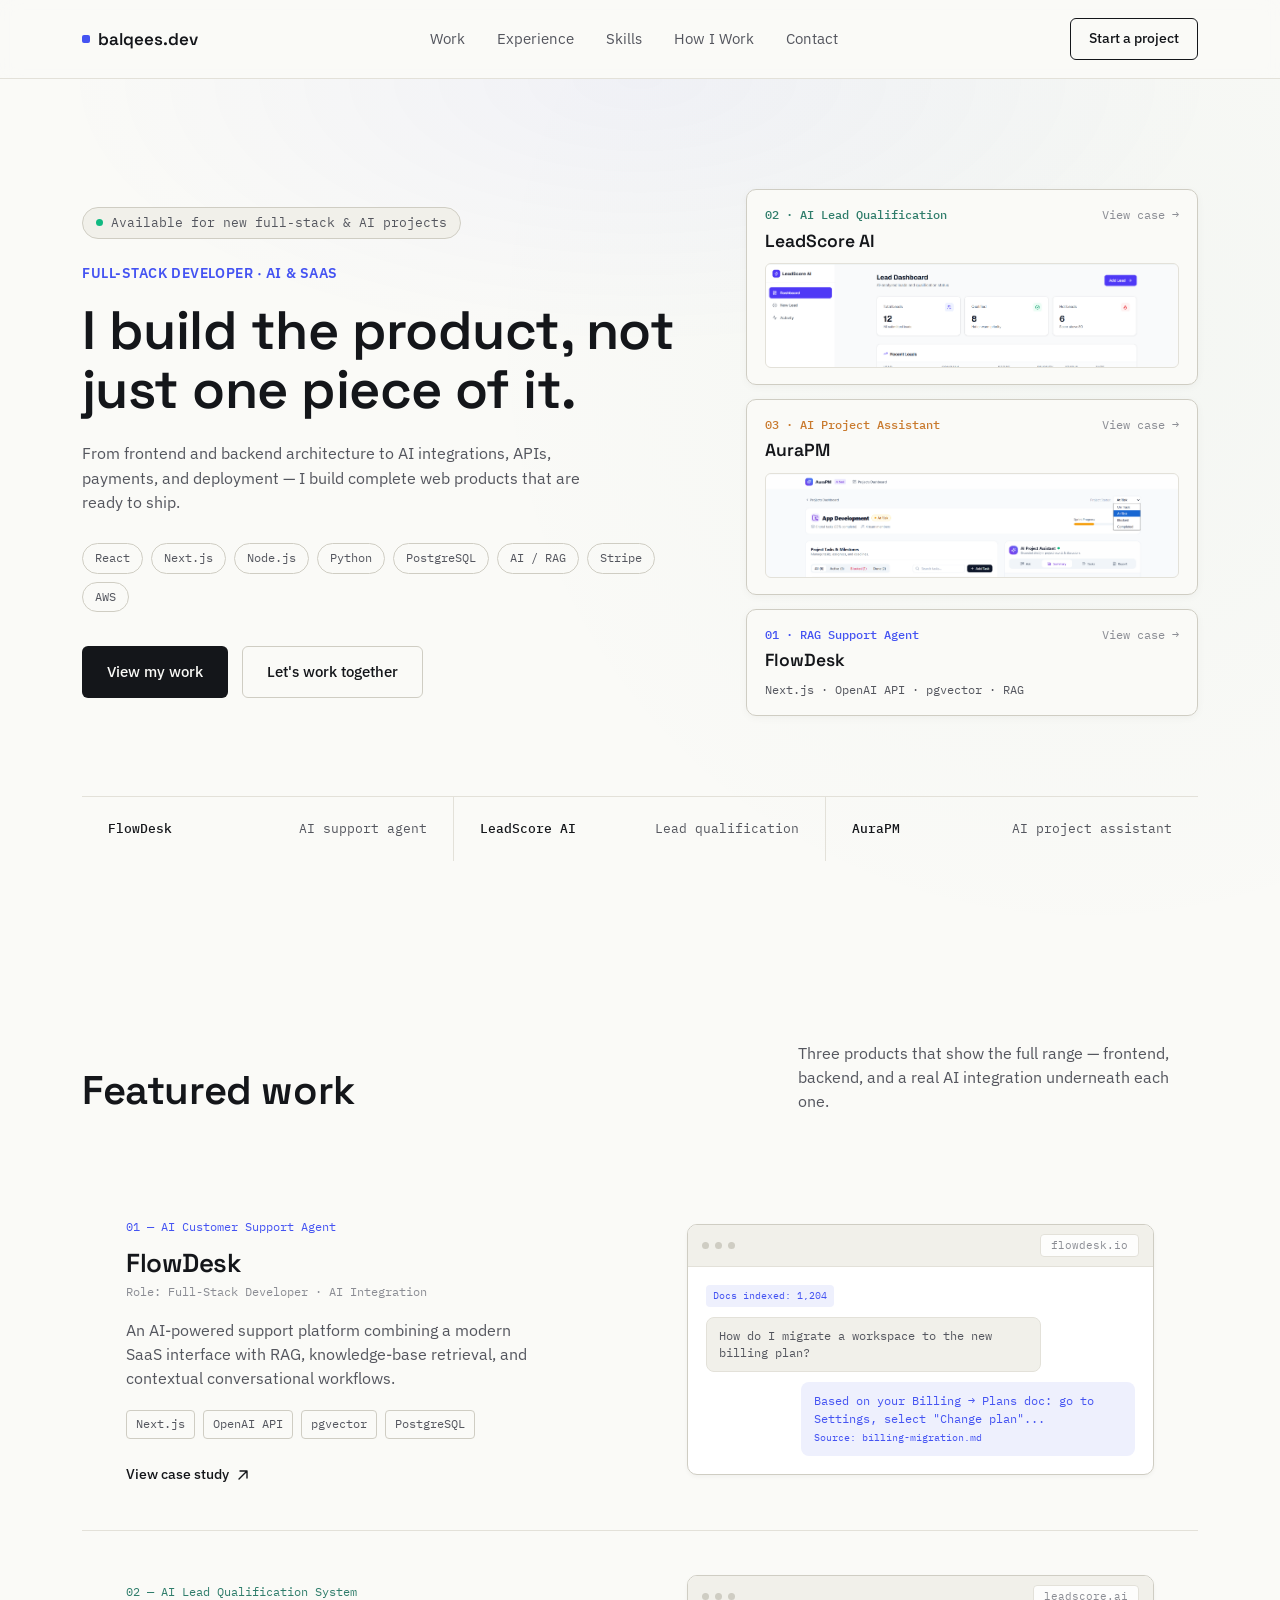
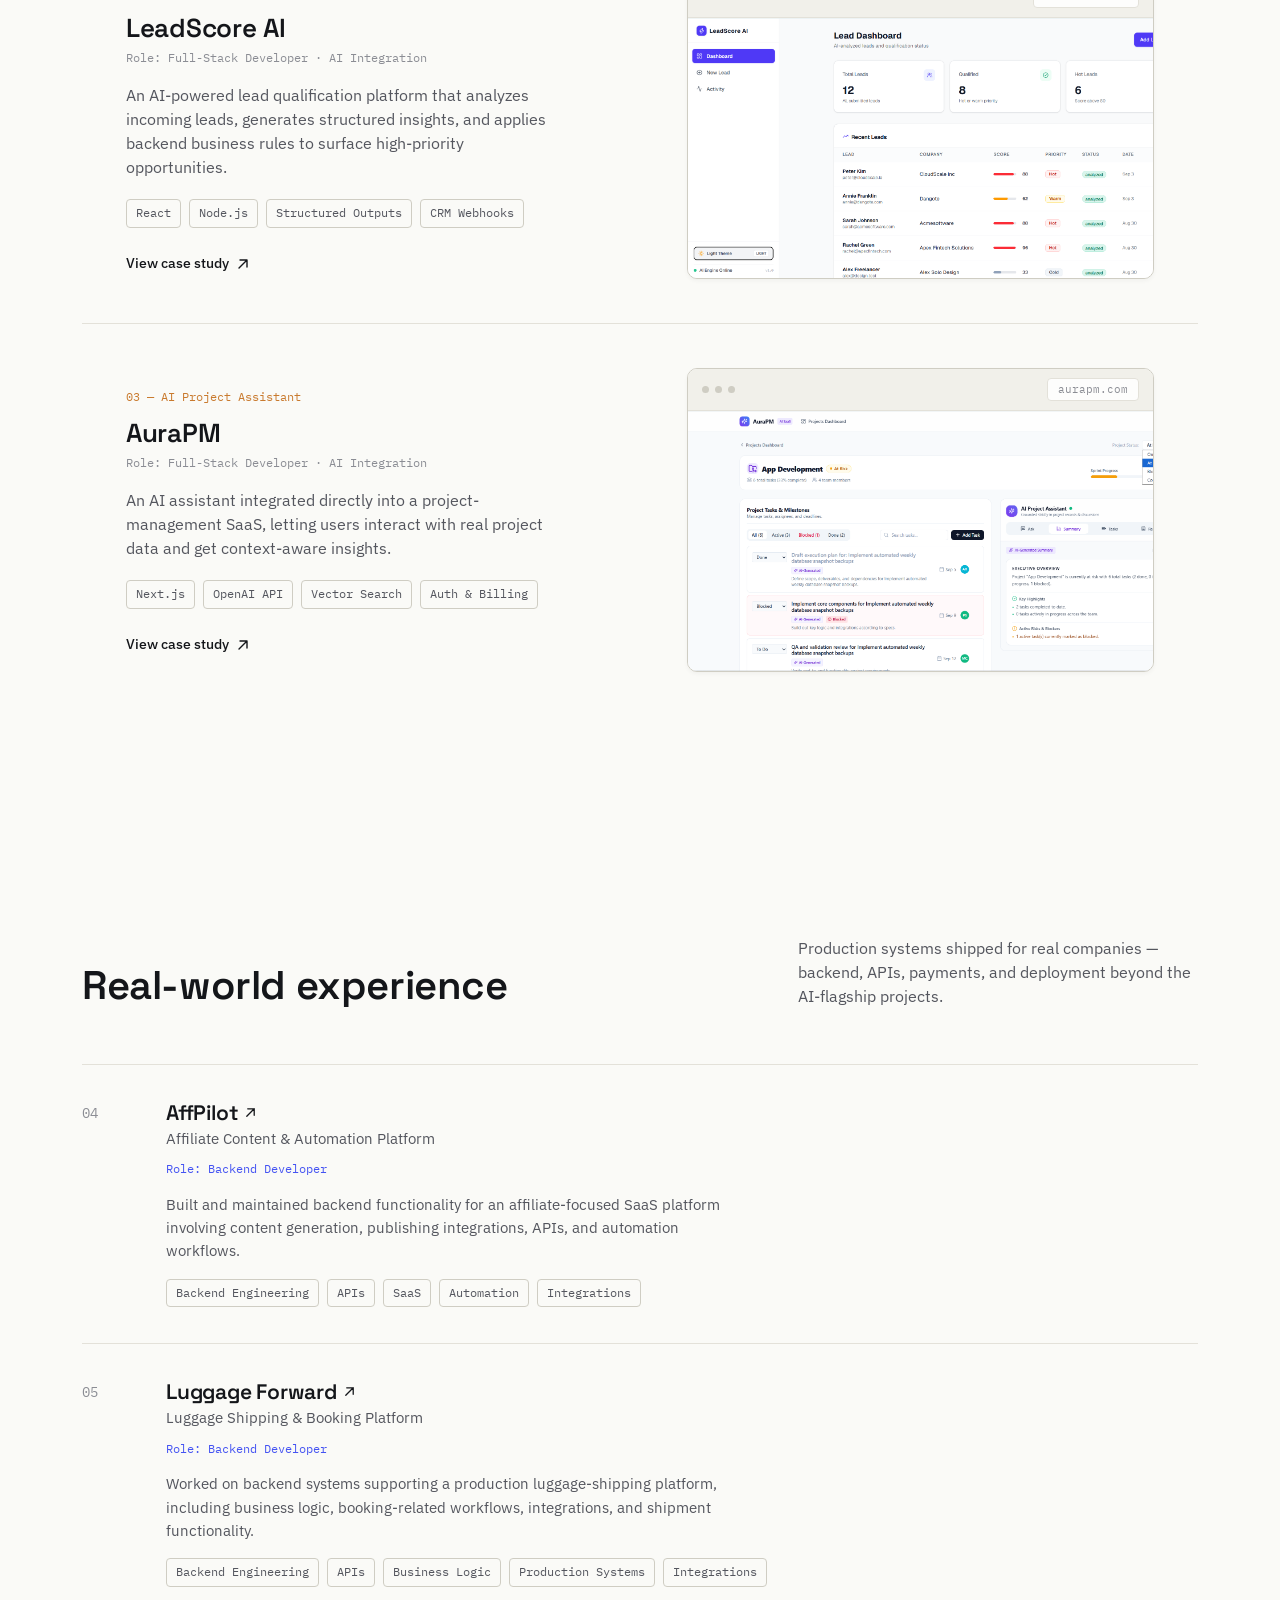
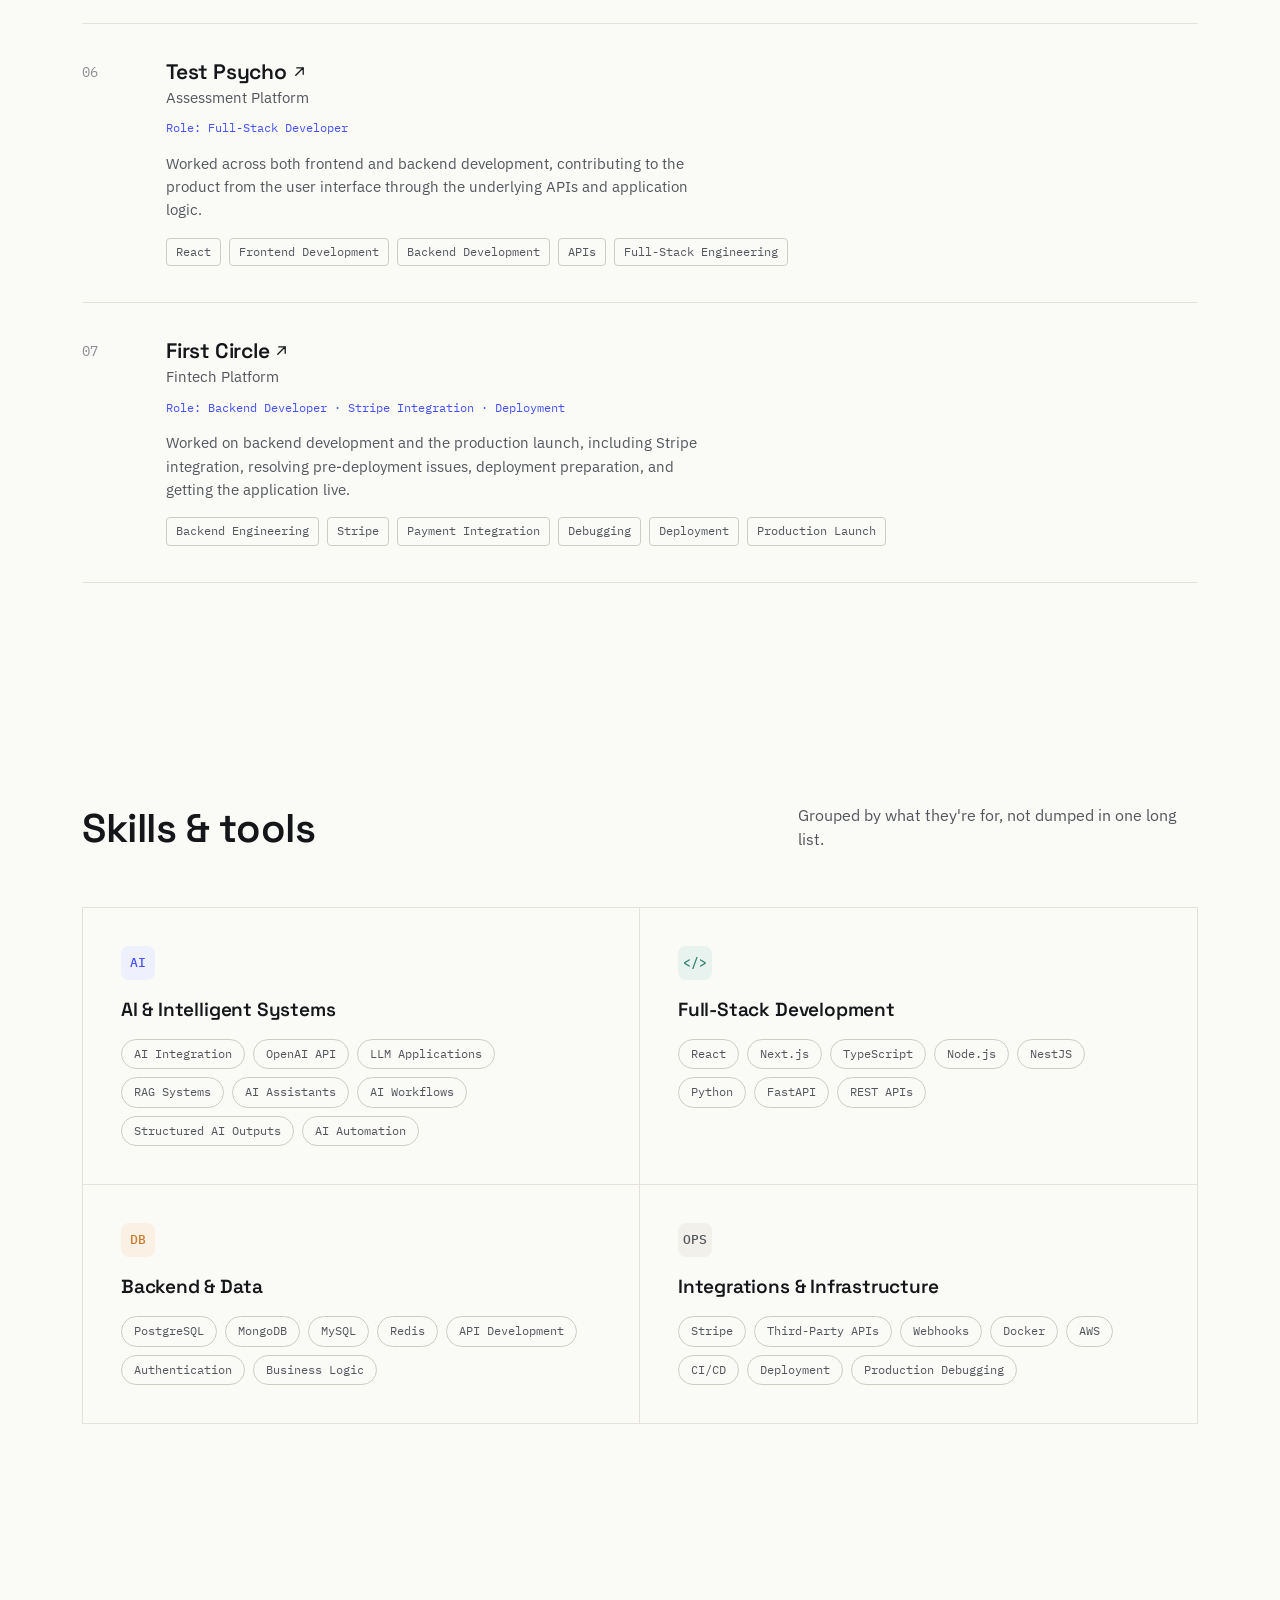
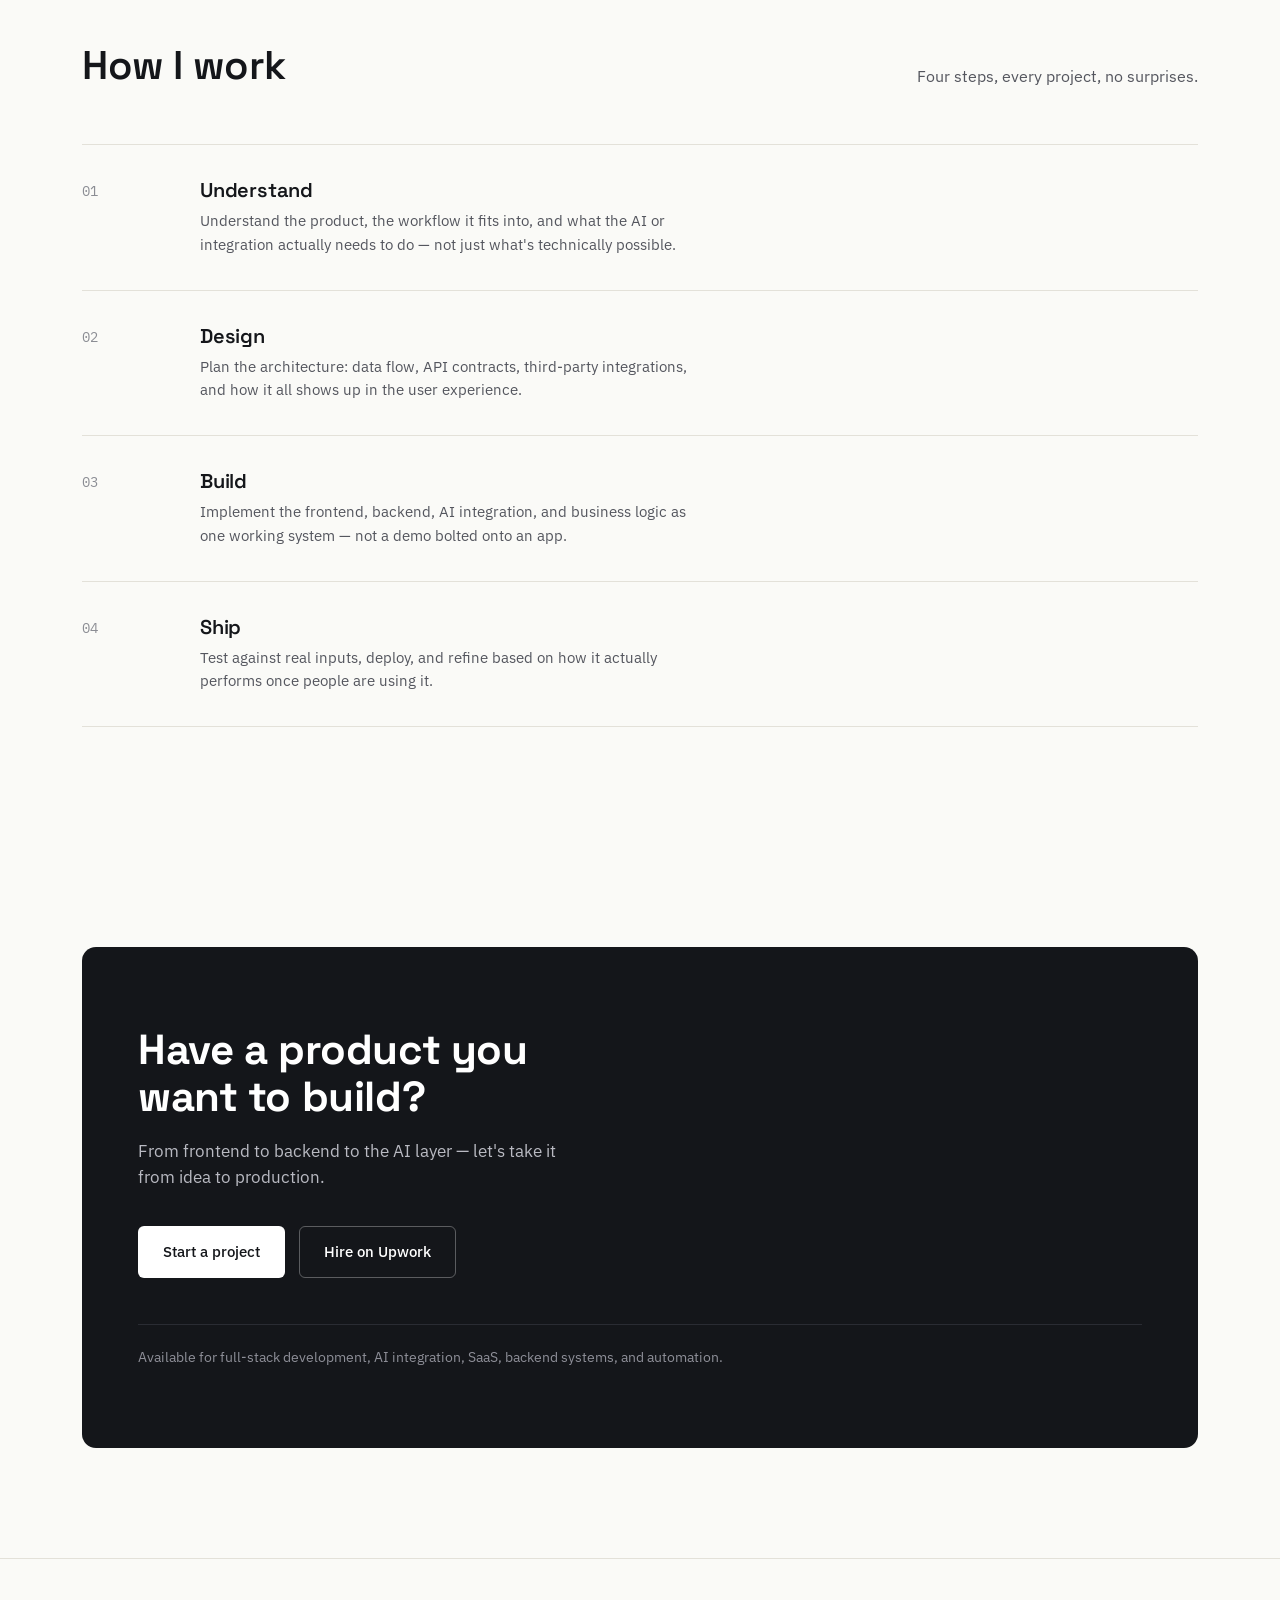
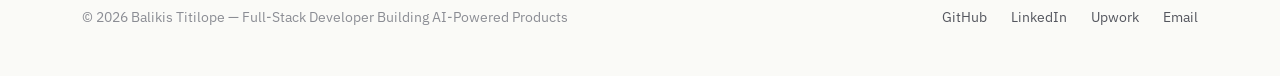
==== index.html @ d2c5a871 "separate CSS from HTML" ====
<!doctype html>
<html lang="en">
  <head>
    <meta charset="UTF-8" />
    <meta name="viewport" content="width=device-width, initial-scale=1.0" />
    <title>Full-Stack Developer Building AI-Powered Products</title>
    <link rel="preconnect" href="https://fonts.googleapis.com" />
    <link rel="preconnect" href="https://fonts.gstatic.com" crossorigin />
    <link
      href="https://fonts.googleapis.com/css2?family=Space+Grotesk:wght@500;600;700&family=IBM+Plex+Sans:wght@400;500;600&family=IBM+Plex+Mono:wght@400;500&display=swap"
      rel="stylesheet"
    />
    <link rel="stylesheet" href="styles.css" />
  </head>
  <body>
    <header class="site">
      <div class="wrap">
        <nav>
          <a href="#top" class="logo"><span class="dot"></span>balqees.dev</a>
          <div class="nav-links">
            <a href="#work">Work</a>
            <a href="#experience">Experience</a>
            <a href="#skills">Skills</a>
            <a href="#process">How I Work</a>
            <a href="#contact">Contact</a>
          </div>
          <a href="#contact" class="nav-cta">Start a project</a>
          <button class="menu-btn" id="menuBtn" aria-label="Toggle menu">
            <span></span><span></span><span></span>
          </button>
        </nav>
        <div class="mobile-menu" id="mobileMenu">
          <a href="#work">Work</a>
          <a href="#experience">Experience</a>
          <a href="#skills">Skills</a>
          <a href="#process">How I Work</a>
          <a href="#contact">Contact</a>
        </div>
      </div>
    </header>

    <main id="top">
      <!-- HERO -->
      <section class="hero">
        <div class="wrap">
          <div class="hero-grid">
            <div class="hero-left">
              <div class="availability-badge">
                <span class="pulse-dot"></span> Available for new full-stack
                &amp; AI projects
              </div>
              <p class="role">FULL-STACK DEVELOPER · AI &amp; SAAS</p>
              <h1>I build the product, not just one piece of it.</h1>
              <p class="sub">
                From frontend and backend architecture to AI integrations, APIs,
                payments, and deployment — I build complete web products that
                are ready to ship.
              </p>
              <div class="stack-tags">
                <span>React</span><span>Next.js</span><span>Node.js</span
                ><span>Python</span><span>PostgreSQL</span><span>AI / RAG</span
                ><span>Stripe</span><span>AWS</span>
              </div>
              <div class="hero-ctas">
                <a href="#work" class="btn btn-primary">View my work</a>
                <a href="#contact" class="btn btn-ghost">Let's work together</a>
              </div>
            </div>

            <div class="hero-right">
              <div class="hero-showcase">
                <a href="#leadscore" class="hero-card-preview leadscore">
                  <div class="hcard-top">
                    <span class="hcard-tag">02 · AI Lead Qualification</span>
                    <span class="hcard-link">View case →</span>
                  </div>
                  <div class="hcard-title">LeadScore AI</div>
                  <div class="hcard-mock">
                    <img
                      src="assets/AI leadscore .png"
                      alt="LeadScore AI Preview"
                    />
                  </div>
                </a>

                <a href="#aurapm" class="hero-card-preview aurapm">
                  <div class="hcard-top">
                    <span class="hcard-tag">03 · AI Project Assistant</span>
                    <span class="hcard-link">View case →</span>
                  </div>
                  <div class="hcard-title">AuraPM</div>
                  <div class="hcard-mock">
                    <img src="assets/AuraPM a.png" alt="AuraPM Preview" />
                  </div>
                </a>

                <a href="#flowdesk" class="hero-card-preview flowdesk">
                  <div class="hcard-top">
                    <span class="hcard-tag">01 · RAG Support Agent</span>
                    <span class="hcard-link">View case →</span>
                  </div>
                  <div class="hcard-title">FlowDesk</div>
                  <p class="hcard-sub">Next.js · OpenAI API · pgvector · RAG</p>
                </a>
              </div>
            </div>
          </div>
        </div>

        <div class="wrap">
          <div class="strip">
            <a href="#flowdesk"
              ><span class="name">FlowDesk</span
              ><span>AI support agent</span></a
            >
            <a href="#leadscore"
              ><span class="name">LeadScore AI</span
              ><span>Lead qualification</span></a
            >
            <a href="#aurapm"
              ><span class="name">AuraPM</span
              ><span>AI project assistant</span></a
            >
          </div>
        </div>
      </section>

      <!-- FEATURED WORK -->
      <section id="work">
        <div class="wrap">
          <div class="section-head">
            <h2>Featured work</h2>
            <p>
              Three products that show the full range — frontend, backend, and a
              real AI integration underneath each one.
            </p>
          </div>
        </div>

        <div class="wrap">
          <div class="work-list">
            <div
              class="work-card flowdesk"
              id="flowdesk"
              data-project="flowdesk"
              tabindex="0"
              role="button"
              aria-label="Open FlowDesk case study"
            >
              <div class="work-info">
                <span class="tag">01 — AI Customer Support Agent</span>
                <h3>FlowDesk</h3>
                <p class="role-mini">
                  Role: Full-Stack Developer · AI Integration
                </p>
                <p class="desc">
                  An AI-powered support platform combining a modern SaaS
                  interface with RAG, knowledge-base retrieval, and contextual
                  conversational workflows.
                </p>
                <div class="tech">
                  <span>Next.js</span><span>OpenAI API</span
                  ><span>pgvector</span><span>PostgreSQL</span>
                </div>
                <span class="case-link"
                  >View case study
                  <svg width="14" height="14" viewBox="0 0 14 14" fill="none">
                    <path
                      d="M3 11L11 3M11 3H4M11 3V10"
                      stroke="currentColor"
                      stroke-width="1.4"
                      stroke-linecap="round"
                      stroke-linejoin="round"
                    />
                  </svg>
                </span>
              </div>
              <div class="mock">
                <div class="mock-bar">
                  <div class="mock-dots"><i></i><i></i><i></i></div>
                  <span class="mock-url">flowdesk.io</span>
                </div>
                <div class="mock-body">
                  <div class="mock-row">
                    <span class="mock-chip">Docs indexed: 1,204</span>
                  </div>
                  <div class="mock-bubble">
                    How do I migrate a workspace to the new billing plan?
                  </div>
                  <div class="mock-bubble accent">
                    Based on your Billing → Plans doc: go to Settings, select
                    "Change plan"... <br /><small
                      >Source: billing-migration.md</small
                    >
                  </div>
                </div>
              </div>
            </div>

            <div
              class="work-card leadscore"
              id="leadscore"
              data-project="leadscore"
              tabindex="0"
              role="button"
              aria-label="Open LeadScore AI case study"
            >
              <div class="work-info">
                <span class="tag">02 — AI Lead Qualification System</span>
                <h3>LeadScore AI</h3>
                <p class="role-mini">
                  Role: Full-Stack Developer · AI Integration
                </p>
                <p class="desc">
                  An AI-powered lead qualification platform that analyzes
                  incoming leads, generates structured insights, and applies
                  backend business rules to surface high-priority opportunities.
                </p>
                <div class="tech">
                  <span>React</span><span>Node.js</span
                  ><span>Structured Outputs</span><span>CRM Webhooks</span>
                </div>
                <span class="case-link"
                  >View case study
                  <svg width="14" height="14" viewBox="0 0 14 14" fill="none">
                    <path
                      d="M3 11L11 3M11 3H4M11 3V10"
                      stroke="currentColor"
                      stroke-width="1.4"
                      stroke-linecap="round"
                      stroke-linejoin="round"
                    />
                  </svg>
                </span>
              </div>
              <div class="mock">
                <div class="mock-bar">
                  <div class="mock-dots"><i></i><i></i><i></i></div>
                  <span class="mock-url">leadscore.ai</span>
                </div>
                <img
                  src="assets/AI leadscore .png"
                  alt="LeadScore AI Dashboard Screenshot"
                />
              </div>
            </div>

            <div
              class="work-card aurapm"
              id="aurapm"
              data-project="aurapm"
              tabindex="0"
              role="button"
              aria-label="Open AuraPM case study"
            >
              <div class="work-info">
                <span class="tag">03 — AI Project Assistant</span>
                <h3>AuraPM</h3>
                <p class="role-mini">
                  Role: Full-Stack Developer · AI Integration
                </p>
                <p class="desc">
                  An AI assistant integrated directly into a project-management
                  SaaS, letting users interact with real project data and get
                  context-aware insights.
                </p>
                <div class="tech">
                  <span>Next.js</span><span>OpenAI API</span
                  ><span>Vector Search</span><span>Auth &amp; Billing</span>
                </div>
                <span class="case-link"
                  >View case study
                  <svg width="14" height="14" viewBox="0 0 14 14" fill="none">
                    <path
                      d="M3 11L11 3M11 3H4M11 3V10"
                      stroke="currentColor"
                      stroke-width="1.4"
                      stroke-linecap="round"
                      stroke-linejoin="round"
                    />
                  </svg>
                </span>
              </div>
              <div class="mock">
                <div class="mock-bar">
                  <div class="mock-dots"><i></i><i></i><i></i></div>
                  <span class="mock-url">aurapm.com</span>
                </div>
                <img
                  src="assets/AuraPM a.png"
                  alt="AuraPM AI Assistant Screenshot"
                />
              </div>
            </div>
          </div>
        </div>
      </section>

      <!-- REAL-WORLD EXPERIENCE -->
      <section id="experience">
        <div class="wrap">
          <div class="section-head">
            <h2>Real-world experience</h2>
            <p>
              Production systems shipped for real companies — backend, APIs,
              payments, and deployment beyond the AI-flagship projects.
            </p>
          </div>

          <div class="exp-list">
            <div class="exp-item">
              <span class="exp-num">04</span>
              <div class="exp-content">
                <h3>
                  <a
                    href="https://affpilot.com"
                    target="_blank"
                    rel="noopener noreferrer"
                    class="exp-title-link"
                    >AffPilot
                    <svg width="13" height="13" viewBox="0 0 14 14" fill="none">
                      <path
                        d="M3 11L11 3M11 3H4M11 3V10"
                        stroke="currentColor"
                        stroke-width="1.4"
                        stroke-linecap="round"
                        stroke-linejoin="round"
                      /></svg
                  ></a>
                </h3>
                <p class="exp-sub">
                  Affiliate Content &amp; Automation Platform
                </p>
                <p class="exp-role">Role: Backend Developer</p>
                <p class="exp-desc">
                  Built and maintained backend functionality for an
                  affiliate-focused SaaS platform involving content generation,
                  publishing integrations, APIs, and automation workflows.
                </p>
                <div class="exp-tags">
                  <span>Backend Engineering</span><span>APIs</span
                  ><span>SaaS</span><span>Automation</span
                  ><span>Integrations</span>
                </div>
              </div>
            </div>

            <div class="exp-item">
              <span class="exp-num">05</span>
              <div class="exp-content">
                <h3>
                  <a
                    href="https://luggageforward.com"
                    target="_blank"
                    rel="noopener noreferrer"
                    class="exp-title-link"
                    >Luggage Forward
                    <svg width="13" height="13" viewBox="0 0 14 14" fill="none">
                      <path
                        d="M3 11L11 3M11 3H4M11 3V10"
                        stroke="currentColor"
                        stroke-width="1.4"
                        stroke-linecap="round"
                        stroke-linejoin="round"
                      /></svg
                  ></a>
                </h3>
                <p class="exp-sub">Luggage Shipping &amp; Booking Platform</p>
                <p class="exp-role">Role: Backend Developer</p>
                <p class="exp-desc">
                  Worked on backend systems supporting a production
                  luggage-shipping platform, including business logic,
                  booking-related workflows, integrations, and shipment
                  functionality.
                </p>
                <div class="exp-tags">
                  <span>Backend Engineering</span><span>APIs</span
                  ><span>Business Logic</span><span>Production Systems</span
                  ><span>Integrations</span>
                </div>
              </div>
            </div>

            <div class="exp-item">
              <span class="exp-num">06</span>
              <div class="exp-content">
                <h3>
                  <a
                    href="https://test-psycho.com"
                    target="_blank"
                    rel="noopener noreferrer"
                    class="exp-title-link"
                    >Test Psycho
                    <svg width="13" height="13" viewBox="0 0 14 14" fill="none">
                      <path
                        d="M3 11L11 3M11 3H4M11 3V10"
                        stroke="currentColor"
                        stroke-width="1.4"
                        stroke-linecap="round"
                        stroke-linejoin="round"
                      /></svg
                  ></a>
                </h3>
                <p class="exp-sub">Assessment Platform</p>
                <p class="exp-role">Role: Full-Stack Developer</p>
                <p class="exp-desc">
                  Worked across both frontend and backend development,
                  contributing to the product from the user interface through
                  the underlying APIs and application logic.
                </p>
                <div class="exp-tags">
                  <span>React</span><span>Frontend Development</span
                  ><span>Backend Development</span><span>APIs</span
                  ><span>Full-Stack Engineering</span>
                </div>
              </div>
            </div>

            <div class="exp-item">
              <span class="exp-num">07</span>
              <div class="exp-content">
                <h3>
                  <a
                    href="https://firstcirclefund.com/"
                    target="_blank"
                    rel="noopener noreferrer"
                    class="exp-title-link"
                    >First Circle
                    <svg width="13" height="13" viewBox="0 0 14 14" fill="none">
                      <path
                        d="M3 11L11 3M11 3H4M11 3V10"
                        stroke="currentColor"
                        stroke-width="1.4"
                        stroke-linecap="round"
                        stroke-linejoin="round"
                      /></svg
                  ></a>
                </h3>
                <p class="exp-sub">Fintech Platform</p>
                <p class="exp-role">
                  Role: Backend Developer · Stripe Integration · Deployment
                </p>
                <p class="exp-desc">
                  Worked on backend development and the production launch,
                  including Stripe integration, resolving pre-deployment issues,
                  deployment preparation, and getting the application live.
                </p>
                <div class="exp-tags">
                  <span>Backend Engineering</span><span>Stripe</span
                  ><span>Payment Integration</span><span>Debugging</span
                  ><span>Deployment</span><span>Production Launch</span>
                </div>
              </div>
            </div>
          </div>
        </div>
      </section>

      <!-- SKILLS -->
      <section id="skills">
        <div class="wrap">
          <div class="section-head">
            <h2>Skills &amp; tools</h2>
            <p>Grouped by what they're for, not dumped in one long list.</p>
          </div>
          <div class="capability-grid">
            <div class="capability">
              <div class="mark">AI</div>
              <h3>AI &amp; Intelligent Systems</h3>
              <div class="tag-pills">
                <span>AI Integration</span><span>OpenAI API</span
                ><span>LLM Applications</span> <span>RAG Systems</span
                ><span>AI Assistants</span><span>AI Workflows</span>
                <span>Structured AI Outputs</span><span>AI Automation</span>
              </div>
            </div>
            <div class="capability">
              <div class="mark">&lt;/&gt;</div>
              <h3>Full-Stack Development</h3>
              <div class="tag-pills">
                <span>React</span><span>Next.js</span><span>TypeScript</span
                ><span>Node.js</span> <span>NestJS</span><span>Python</span
                ><span>FastAPI</span><span>REST APIs</span>
              </div>
            </div>
            <div class="capability">
              <div class="mark">DB</div>
              <h3>Backend &amp; Data</h3>
              <div class="tag-pills">
                <span>PostgreSQL</span><span>MongoDB</span><span>MySQL</span
                ><span>Redis</span> <span>API Development</span
                ><span>Authentication</span><span>Business Logic</span>
              </div>
            </div>
            <div class="capability">
              <div class="mark">OPS</div>
              <h3>Integrations &amp; Infrastructure</h3>
              <div class="tag-pills">
                <span>Stripe</span><span>Third-Party APIs</span
                ><span>Webhooks</span><span>Docker</span> <span>AWS</span
                ><span>CI/CD</span><span>Deployment</span
                ><span>Production Debugging</span>
              </div>
            </div>
          </div>
        </div>
      </section>

      <!-- HOW I WORK -->
      <section id="process">
        <div class="wrap">
          <div class="section-head">
            <h2>How I work</h2>
            <p>Four steps, every project, no surprises.</p>
          </div>
          <div class="process">
            <div class="step">
              <div class="num">01</div>
              <div>
                <h3>Understand</h3>
                <p>
                  Understand the product, the workflow it fits into, and what
                  the AI or integration actually needs to do — not just what's
                  technically possible.
                </p>
              </div>
            </div>
            <div class="step">
              <div class="num">02</div>
              <div>
                <h3>Design</h3>
                <p>
                  Plan the architecture: data flow, API contracts, third-party
                  integrations, and how it all shows up in the user experience.
                </p>
              </div>
            </div>
            <div class="step">
              <div class="num">03</div>
              <div>
                <h3>Build</h3>
                <p>
                  Implement the frontend, backend, AI integration, and business
                  logic as one working system — not a demo bolted onto an app.
                </p>
              </div>
            </div>
            <div class="step">
              <div class="num">04</div>
              <div>
                <h3>Ship</h3>
                <p>
                  Test against real inputs, deploy, and refine based on how it
                  actually performs once people are using it.
                </p>
              </div>
            </div>
          </div>
        </div>
      </section>

      <!-- CTA -->
      <section id="contact">
        <div class="wrap">
          <div class="cta-section">
            <h2>Have a product you want to build?</h2>
            <p class="lead">
              From frontend to backend to the AI layer — let's take it from idea
              to production.
            </p>
            <div style="display: flex; gap: 14px; flex-wrap: wrap">
              <a href="mailto:balqees.dev@gmail.com" class="btn btn-primary"
                >Start a project</a
              >
              <a
                href="https://www.upwork.com/freelancers/~010ff731b93dbc647c?mp_source=share"
                target="_blank"
                rel="noopener noreferrer"
                class="btn btn-ghost"
                style="color: #fff; border-color: rgba(255, 255, 255, 0.3)"
                >Hire on Upwork</a
              >
            </div>
            <div class="cta-avail">
              Available for full-stack development, AI integration, SaaS,
              backend systems, and automation.
            </div>
          </div>
        </div>
      </section>
    </main>

    <footer>
      <div class="wrap">
        <p>
          © 2026 Balikis Titilope — Full-Stack Developer Building AI-Powered
          Products
        </p>
        <div class="flinks">
          <a
            href="https://github.com/balikis-titilope"
            target="_blank"
            rel="noopener noreferrer"
            >GitHub</a
          >
          <a
            href="https://www.linkedin.com/in/balikis-titilope"
            target="_blank"
            rel="noopener noreferrer"
            >LinkedIn</a
          >
          <a
            href="https://www.upwork.com/freelancers/~010ff731b93dbc647c?mp_source=share"
            target="_blank"
            rel="noopener noreferrer"
            >Upwork</a
          >
          <a href="mailto:balqees.dev@gmail.com">Email</a>
        </div>
      </div>
    </footer>

    <!-- MODAL -->
    <div class="modal-overlay" id="modalOverlay">
      <div class="modal">
        <button class="modal-close" id="modalClose" aria-label="Close">
          ✕
        </button>
        <span class="tag" id="mTag"></span>
        <h2 id="mTitle"></h2>
        <p class="role-line" id="mRole"></p>

        <div class="modal-block" id="mImageBlock" style="display: none">
          <div class="mock" style="margin-bottom: 20px">
            <div class="mock-bar">
              <div class="mock-dots"><i></i><i></i><i></i></div>
            </div>
            <img id="mImage" src="" alt="Project screenshot" />
          </div>
        </div>

        <div class="modal-block">
          <h4>The problem</h4>
          <p id="mProblem"></p>
        </div>
        <div class="modal-block">
          <h4>The solution</h4>
          <p id="mSolution"></p>
        </div>
        <div class="modal-block">
          <h4>Highlights</h4>
          <ul class="highlights" id="mHighlights"></ul>
        </div>
        <div class="modal-block">
          <h4>Stack</h4>
          <div class="tech" id="mTech"></div>
        </div>
      </div>
    </div>

    <script>
      // mobile menu
      const menuBtn = document.getElementById("menuBtn");
      const mobileMenu = document.getElementById("mobileMenu");
      menuBtn.addEventListener("click", () =>
        mobileMenu.classList.toggle("open"),
      );
      mobileMenu
        .querySelectorAll("a")
        .forEach((a) =>
          a.addEventListener("click", () =>
            mobileMenu.classList.remove("open"),
          ),
        );

      // project data — Featured Work case studies only (Real-World Experience has no modal)
      const projects = {
        flowdesk: {
          tag: "01 · AI Customer Support Agent · flowdesk.io",
          title: "FlowDesk",
          role: "Role: Full-Stack Developer · AI Integration",
          problem:
            "FlowDesk's support team was buried in repetitive tier-1 tickets, and answers to common questions were scattered across docs, Notion pages, and old Slack threads — so response times were slow and inconsistent.",
          solution:
            "Built a RAG pipeline that indexes the product's documentation into a vector store, retrieves the most relevant passages per question, and generates grounded answers with inline source citations. Low-confidence responses are automatically escalated to a human agent instead of guessing.",
          highlights: [
            "AI/RAG integration",
            "Knowledge-base retrieval",
            "Conversational AI",
            "Backend APIs",
            "Database persistence",
            "SaaS dashboard",
          ],
          tech: [
            "Next.js",
            "Node.js",
            "OpenAI API",
            "pgvector",
            "PostgreSQL",
            "Tailwind CSS",
          ],
        },
        leadscore: {
          tag: "02 · AI Lead Qualification System · leadscore.ai",
          title: "LeadScore AI",
          role: "Role: Full-Stack Developer · AI Integration",
          image: "assets/AI leadscore .png",
          problem:
            "Inbound leads were triaged manually — reps skimmed form submissions and chat transcripts to guess at fit and urgency, so hot leads sat in a queue behind cold ones and response time suffered.",
          solution:
            "Built a scoring pipeline that reads every inbound lead through an LLM with structured outputs, extracting intent, budget signals, and company fit into a consistent schema. Backend business rules apply automated workflows and route qualified leads straight to the right rep, syncing to the CRM in real time.",
          highlights: [
            "OpenAI integration",
            "Structured AI outputs",
            "Backend business logic",
            "Automated workflows",
            "Lead scoring",
            "Real-time activity alerts",
            "SaaS dashboard",
          ],
          tech: [
            "React",
            "Node.js",
            "OpenAI Structured Outputs",
            "PostgreSQL",
            "CRM Webhooks",
          ],
        },
        aurapm: {
          tag: "03 · AI Project Assistant · aurapm.com",
          title: "AuraPM",
          role: "Role: Full-Stack Developer · AI Integration",
          image: "assets/AuraPM a.png",
          problem:
            'Users of this PM tool had to leave the app — checking Slack, docs, or a teammate — just to answer basic questions like "what\'s blocking the release" or "what did we decide on the pricing task."',
          solution:
            "Embedded an assistant directly inside the product, connected to each workspace's live task and project data through vector search. Every answer is scoped to the user's own workspace, respects existing role-based permissions, and cites the source it pulled from — with guardrails to decline or escalate when it isn't confident.",
          highlights: [
            "AI inside an existing SaaS",
            "Context-aware AI",
            "Project/task data retrieval",
            "Structured responses",
            "AI guardrails",
            "Source-aware responses",
            "Full-stack SaaS integration",
          ],
          tech: [
            "Next.js",
            "OpenAI API",
            "Vector Search",
            "Auth & Permissions",
            "Stripe Billing",
          ],
        },
      };

      const overlay = document.getElementById("modalOverlay");
      const closeBtn = document.getElementById("modalClose");

      function openModal(key) {
        const p = projects[key];
        if (!p) return;
        document.getElementById("mTag").textContent = p.tag;
        document.getElementById("mTitle").textContent = p.title;
        document.getElementById("mRole").textContent = p.role;

        const mImgBlock = document.getElementById("mImageBlock");
        const mImg = document.getElementById("mImage");
        if (p.image) {
          mImg.src = p.image;
          mImg.alt = p.title + " screenshot";
          mImgBlock.style.display = "block";
        } else {
          mImgBlock.style.display = "none";
        }

        document.getElementById("mProblem").textContent = p.problem;
        document.getElementById("mSolution").textContent = p.solution;
        document.getElementById("mHighlights").innerHTML = p.highlights
          .map((h) => `<li>${h}</li>`)
          .join("");
        document.getElementById("mTech").innerHTML = p.tech
          .map((t) => `<span>${t}</span>`)
          .join("");
        overlay.classList.add("open");
        document.body.style.overflow = "hidden";
      }
      function closeModal() {
        overlay.classList.remove("open");
        document.body.style.overflow = "";
      }

      document.querySelectorAll(".work-card").forEach((card) => {
        card.addEventListener("click", () => openModal(card.dataset.project));
        card.addEventListener("keydown", (e) => {
          if (e.key === "Enter") openModal(card.dataset.project);
        });
      });
      closeBtn.addEventListener("click", closeModal);
      overlay.addEventListener("click", (e) => {
        if (e.target === overlay) closeModal();
      });
      document.addEventListener("keydown", (e) => {
        if (e.key === "Escape") closeModal();
      });
    </script>
  </body>
</html>
---- styles.css ----
:root {
  --paper: #fafaf7;
  --paper-dim: #f1f0ea;
  --ink: #14161a;
  --ink-soft: #54565e;
  --ink-faint: #8b8d94;
  --line: #e3e1d9;
  --line-strong: #cfcdc3;
  --signal: #4453f2;
  --signal-dim: #eef0fd;
  --accent-a: #2f7d6b;
  --accent-a-dim: #e8f2ef;
  --accent-b: #c97a2e;
  --accent-b-dim: #fbf0e4;
  --accent-c: #4453f2;
  --accent-c-dim: #eef0fd;
  --radius: 6px;
  --maxw: 1180px;
}
* {
  box-sizing: border-box;
  margin: 0;
  padding: 0;
}
html {
  scroll-behavior: smooth;
}
body {
  background: var(--paper);
  color: var(--ink);
  font-family: "IBM Plex Sans", sans-serif;
  font-size: 16px;
  line-height: 1.55;
  -webkit-font-smoothing: antialiased;
}
h1,
h2,
h3,
h4 {
  font-family: "Space Grotesk", sans-serif;
  letter-spacing: -0.01em;
  line-height: 1.1;
  color: var(--ink);
}
a {
  color: inherit;
  text-decoration: none;
}
img {
  max-width: 100%;
  display: block;
}
::selection {
  background: var(--signal);
  color: #fff;
}
:focus-visible {
  outline: 2px solid var(--signal);
  outline-offset: 3px;
}

.wrap {
  max-width: var(--maxw);
  margin: 0 auto;
  padding: 0 32px;
}
@media (max-width: 640px) {
  .wrap {
    padding: 0 20px;
  }
}

/* ---------- NAV ---------- */
header.site {
  position: sticky;
  top: 0;
  z-index: 50;
  background: rgba(250, 250, 247, 0.86);
  backdrop-filter: blur(10px);
  border-bottom: 1px solid var(--line);
}
nav {
  display: flex;
  align-items: center;
  justify-content: space-between;
  padding: 18px 0;
}
.logo {
  font-family: "Space Grotesk", sans-serif;
  font-weight: 600;
  font-size: 17px;
  display: flex;
  align-items: center;
  gap: 8px;
}
.logo .dot {
  width: 8px;
  height: 8px;
  border-radius: 2px;
  background: var(--signal);
}
.nav-links {
  display: flex;
  gap: 32px;
  align-items: center;
}
.nav-links a {
  font-size: 14.5px;
  color: var(--ink-soft);
  transition: color 0.15s ease;
}
.nav-links a:hover {
  color: var(--ink);
}
.nav-cta {
  font-size: 14px;
  font-weight: 500;
  padding: 9px 18px;
  border: 1px solid var(--ink);
  border-radius: var(--radius);
  transition:
    background 0.15s ease,
    color 0.15s ease;
}
.nav-cta:hover {
  background: var(--ink);
  color: var(--paper);
}
.menu-btn {
  display: none;
  flex-direction: column;
  gap: 5px;
  background: none;
  border: none;
  cursor: pointer;
  padding: 6px;
}
.menu-btn span {
  width: 22px;
  height: 1.5px;
  background: var(--ink);
  display: block;
}
@media (max-width: 860px) {
  .nav-links {
    display: none;
  }
  .menu-btn {
    display: flex;
  }
  .nav-cta {
    display: none;
  }
}
.mobile-menu {
  display: none;
  flex-direction: column;
  border-top: 1px solid var(--line);
  padding: 18px 0;
}
.mobile-menu.open {
  display: flex;
}
.mobile-menu a {
  padding: 12px 0;
  font-size: 15px;
  border-bottom: 1px solid var(--line);
}
.mobile-menu a:last-child {
  border-bottom: none;
}

section {
  padding: 110px 0;
}
@media (max-width: 820px) {
  section {
    padding: 72px 0;
  }
}

/* ---------- HERO ---------- */
.hero {
  position: relative;
  padding: 110px 0 70px;
  background:
    radial-gradient(
      ellipse 65% 45% at 50% 0%,
      rgba(68, 83, 242, 0.05),
      transparent 70%
    ),
    radial-gradient(
      circle at 85% 30%,
      rgba(47, 125, 107, 0.03),
      transparent 50%
    );
}
.availability-badge {
  display: inline-flex;
  align-items: center;
  gap: 8px;
  font-family: "IBM Plex Mono", monospace;
  font-size: 12.5px;
  color: var(--ink-soft);
  background: var(--paper-dim);
  border: 1px solid var(--line-strong);
  padding: 5px 13px;
  border-radius: 100px;
  margin-bottom: 24px;
  opacity: 0;
  transform: translateY(8px);
  animation: rise 0.6s ease forwards;
}
.pulse-dot {
  width: 7px;
  height: 7px;
  border-radius: 50%;
  background: #10b981;
  box-shadow: 0 0 0 0 rgba(16, 185, 129, 0.7);
  animation: pulse 2s infinite;
}
@keyframes pulse {
  0% {
    box-shadow: 0 0 0 0 rgba(16, 185, 129, 0.7);
  }
  70% {
    box-shadow: 0 0 0 6px rgba(16, 185, 129, 0);
  }
  100% {
    box-shadow: 0 0 0 0 rgba(16, 185, 129, 0);
  }
}
/* hero 2-column grid */
.hero-grid {
  display: grid;
  grid-template-columns: 1.15fr 0.85fr;
  gap: 52px;
  align-items: center;
}
@media (max-width: 960px) {
  .hero-grid {
    grid-template-columns: 1fr;
    gap: 44px;
  }
}

.hero-right {
  opacity: 0;
  transform: translateY(16px);
  animation: rise 0.8s ease 0.25s forwards;
}
.hero-showcase {
  display: flex;
  flex-direction: column;
  gap: 14px;
  position: relative;
}
.hero-card-preview {
  background: var(--paper);
  border: 1px solid var(--line-strong);
  border-radius: 10px;
  padding: 16px 18px;
  display: block;
  text-decoration: none;
  transition:
    transform 0.2s ease,
    border-color 0.2s ease,
    box-shadow 0.2s ease;
  box-shadow: 0 2px 8px rgba(20, 22, 26, 0.04);
}
.hero-card-preview:hover {
  transform: translateX(4px);
  border-color: var(--card-accent, var(--signal));
  box-shadow: 0 8px 22px -6px rgba(20, 22, 26, 0.09);
}
.hero-card-preview.leadscore {
  --card-accent: var(--accent-a);
}
.hero-card-preview.aurapm {
  --card-accent: var(--accent-b);
}
.hero-card-preview.flowdesk {
  --card-accent: var(--accent-c);
}

.hcard-top {
  display: flex;
  justify-content: space-between;
  align-items: center;
  margin-bottom: 4px;
}
.hcard-tag {
  font-family: "IBM Plex Mono", monospace;
  font-size: 11.5px;
  color: var(--card-accent, var(--signal));
  font-weight: 500;
}
.hcard-link {
  font-family: "IBM Plex Mono", monospace;
  font-size: 11.5px;
  color: var(--ink-faint);
  transition: color 0.15s ease;
}
.hero-card-preview:hover .hcard-link {
  color: var(--ink);
}
.hcard-title {
  font-family: "Space Grotesk", sans-serif;
  font-size: 17.5px;
  font-weight: 600;
  color: var(--ink);
  margin-bottom: 6px;
}
.hcard-sub {
  font-family: "IBM Plex Mono", monospace;
  font-size: 12px;
  color: var(--ink-soft);
}
.hcard-mock {
  border-radius: 6px;
  overflow: hidden;
  border: 1px solid var(--line);
  margin-top: 8px;
  background: var(--paper-dim);
  max-height: 105px;
}
.hcard-mock img {
  width: 100%;
  height: 105px;
  object-fit: cover;
  object-position: top left;
  display: block;
}

.hero .role {
  font-size: 14px;
  color: var(--signal);
  font-weight: 600;
  letter-spacing: 0.04em;
  text-transform: uppercase;
  margin-bottom: 18px;
  opacity: 0;
  transform: translateY(8px);
  animation: rise 0.6s ease 0.05s forwards;
}
.hero h1 {
  font-size: clamp(34px, 4.8vw, 54px);
  max-width: 18ch;
  font-weight: 600;
  line-height: 1.08;
  opacity: 0;
  transform: translateY(12px);
  animation: rise 0.7s ease 0.12s forwards;
}
.hero .sub {
  margin-top: 22px;
  font-size: 16px;
  color: var(--ink-soft);
  max-width: 54ch;
  opacity: 0;
  transform: translateY(12px);
  animation: rise 0.7s ease 0.2s forwards;
}
.stack-tags {
  display: flex;
  flex-wrap: wrap;
  gap: 8px;
  margin-top: 28px;
  opacity: 0;
  transform: translateY(12px);
  animation: rise 0.7s ease 0.28s forwards;
}
.stack-tags span {
  font-family: "IBM Plex Mono", monospace;
  font-size: 12px;
  color: var(--ink-soft);
  border: 1px solid var(--line-strong);
  border-radius: 100px;
  padding: 5px 12px;
  transition:
    border-color 0.15s ease,
    background 0.15s ease;
}
.stack-tags span:hover {
  border-color: var(--ink-soft);
  background: var(--paper-dim);
}
.hero-ctas {
  display: flex;
  gap: 14px;
  margin-top: 34px;
  flex-wrap: wrap;
  opacity: 0;
  transform: translateY(12px);
  animation: rise 0.7s ease 0.36s forwards;
}
@keyframes rise {
  to {
    opacity: 1;
    transform: translateY(0);
  }
}

.btn {
  display: inline-flex;
  align-items: center;
  gap: 8px;
  padding: 13px 24px;
  border-radius: var(--radius);
  font-size: 15px;
  font-weight: 500;
  cursor: pointer;
  border: 1px solid transparent;
  transition:
    transform 0.15s ease,
    background 0.15s ease,
    border-color 0.15s ease,
    box-shadow 0.15s ease;
}
.btn:hover {
  transform: translateY(-1px);
}
.btn-primary {
  background: var(--ink);
  color: var(--paper);
}
.btn-primary:hover {
  background: #000;
  box-shadow: 0 4px 12px rgba(0, 0, 0, 0.15);
}
.btn-ghost {
  border-color: var(--line-strong);
  color: var(--ink);
}
.btn-ghost:hover {
  border-color: var(--ink);
}

/* product strip */
.strip {
  margin-top: 80px;
  border-top: 1px solid var(--line);
  display: grid;
  grid-template-columns: repeat(3, 1fr);
}
.strip a {
  padding: 22px 26px;
  border-right: 1px solid var(--line);
  display: flex;
  align-items: center;
  justify-content: space-between;
  font-family: "IBM Plex Mono", monospace;
  font-size: 13px;
  color: var(--ink-soft);
  transition:
    background 0.15s ease,
    color 0.15s ease;
}
.strip a:last-child {
  border-right: none;
}
.strip a:hover {
  background: var(--paper-dim);
  color: var(--ink);
}
.strip .name {
  font-weight: 500;
  color: var(--ink);
}
@media (max-width: 720px) {
  .strip {
    grid-template-columns: 1fr;
  }
  .strip a {
    border-right: none;
    border-bottom: 1px solid var(--line);
  }
}

/* ---------- SECTION HEAD ---------- */
.section-head {
  display: flex;
  justify-content: space-between;
  align-items: flex-end;
  gap: 24px;
  margin-bottom: 56px;
  flex-wrap: wrap;
}
.section-head h2 {
  font-size: clamp(28px, 4vw, 40px);
  font-weight: 600;
  max-width: 20ch;
}
.section-head p {
  color: var(--ink-soft);
  max-width: 40ch;
  font-size: 15.5px;
}

/* ---------- FEATURED WORK ---------- */
.work-list {
  display: flex;
  flex-direction: column;
  gap: 1px;
  background: var(--line);
}
.work-card {
  background: var(--paper);
  padding: 44px;
  cursor: pointer;
  display: grid;
  grid-template-columns: 1.1fr 1fr;
  gap: 48px;
  align-items: center;
  transition: background 0.2s ease;
  position: relative;
}
.work-card:hover {
  background: #faf9f5;
}
.work-card:hover .mock {
  transform: translateY(-6px);
  border-color: var(--card-accent);
  box-shadow: 0 12px 28px -10px rgba(20, 22, 26, 0.1);
}
@media (max-width: 860px) {
  .work-card {
    grid-template-columns: 1fr;
    gap: 26px;
    padding: 30px 24px;
  }
}
.work-info .tag {
  font-family: "IBM Plex Mono", monospace;
  font-size: 12px;
  color: var(--card-accent);
  margin-bottom: 12px;
  display: inline-block;
}
.work-info h3 {
  font-size: 26px;
  font-weight: 600;
  margin-bottom: 6px;
}
.work-info .role-mini {
  font-family: "IBM Plex Mono", monospace;
  font-size: 12px;
  color: var(--ink-faint);
  margin-bottom: 16px;
}
.work-info .desc {
  color: var(--ink-soft);
  font-size: 15.5px;
  max-width: 42ch;
  margin-bottom: 20px;
}
.work-info .tech {
  display: flex;
  flex-wrap: wrap;
  gap: 8px;
  margin-bottom: 22px;
}
.work-info .tech span {
  font-size: 12px;
  font-family: "IBM Plex Mono", monospace;
  color: var(--ink-soft);
  background: var(--paper);
  border: 1px solid var(--line-strong);
  padding: 4px 9px;
  border-radius: 4px;
}
.case-link {
  font-size: 14px;
  font-weight: 500;
  display: inline-flex;
  align-items: center;
  gap: 7px;
  color: var(--ink);
}
.case-link svg {
  transition: transform 0.15s ease;
}
.work-card:hover .case-link svg {
  transform: translateX(4px);
}

/* browser mockups */
.mock {
  border-radius: 10px;
  border: 1px solid var(--line-strong);
  overflow: hidden;
  background: #fff;
  transition:
    transform 0.22s ease,
    border-color 0.22s ease,
    box-shadow 0.22s ease;
  box-shadow: 0 2px 4px rgba(20, 22, 26, 0.04);
}
.mock img {
  width: 100%;
  height: 260px;
  display: block;
  object-fit: cover;
  object-position: top left;
}
.modal .mock img {
  height: auto;
  max-height: 400px;
}
.mock-bar {
  display: flex;
  align-items: center;
  justify-content: space-between;
  padding: 9px 14px;
  border-bottom: 1px solid var(--line);
  background: var(--paper-dim);
}
.mock-dots {
  display: flex;
  align-items: center;
  gap: 6px;
}
.mock-dots i {
  width: 7px;
  height: 7px;
  border-radius: 50%;
  background: var(--line-strong);
  display: block;
}
.mock-url {
  font-family: "IBM Plex Mono", monospace;
  font-size: 11px;
  color: var(--ink-faint);
  background: rgba(255, 255, 255, 0.85);
  border: 1px solid var(--line);
  border-radius: 4px;
  padding: 2px 10px;
  margin-left: auto;
}
.mock-body {
  padding: 18px;
  display: flex;
  flex-direction: column;
  gap: 10px;
}
.mock-row {
  display: flex;
  gap: 10px;
  align-items: center;
}
.mock-bubble {
  border-radius: 8px;
  padding: 9px 12px;
  font-size: 11.5px;
  max-width: 78%;
  font-family: "IBM Plex Mono", monospace;
  color: var(--ink-soft);
  background: var(--paper-dim);
  border: 1px solid var(--line);
}
.mock-bubble.accent {
  background: var(--card-accent-dim);
  border-color: transparent;
  color: var(--card-accent);
  align-self: flex-end;
  margin-left: auto;
}
.mock-bar-fill {
  height: 6px;
  border-radius: 3px;
  background: var(--paper-dim);
  overflow: hidden;
  flex: 1;
}
.mock-bar-fill i {
  display: block;
  height: 100%;
  background: var(--card-accent);
  border-radius: 3px;
}
.mock-chip {
  font-size: 10px;
  font-family: "IBM Plex Mono", monospace;
  padding: 3px 7px;
  border-radius: 4px;
  background: var(--card-accent-dim);
  color: var(--card-accent);
}

.work-card.flowdesk {
  --card-accent: var(--accent-c);
  --card-accent-dim: var(--accent-c-dim);
}
.work-card.leadscore {
  --card-accent: var(--accent-a);
  --card-accent-dim: var(--accent-a-dim);
}
.work-card.aurapm {
  --card-accent: var(--accent-b);
  --card-accent-dim: var(--accent-b-dim);
}

/* ---------- REAL-WORLD EXPERIENCE ---------- */
.exp-list {
  display: flex;
  flex-direction: column;
  border-top: 1px solid var(--line);
}
.exp-item {
  display: grid;
  grid-template-columns: 60px 1fr;
  gap: 24px;
  padding: 36px 0;
  border-bottom: 1px solid var(--line);
}
.exp-num {
  font-family: "IBM Plex Mono", monospace;
  font-size: 14px;
  color: var(--ink-faint);
  padding-top: 2px;
}
.exp-content h3 {
  font-size: 21px;
  font-weight: 600;
  margin-bottom: 4px;
}
.exp-title-link {
  display: inline-flex;
  align-items: center;
  gap: 6px;
  color: var(--ink);
  transition: color 0.15s ease;
}
.exp-title-link:hover {
  color: var(--signal);
}
.exp-title-link svg {
  transition: transform 0.15s ease;
}
.exp-title-link:hover svg {
  transform: translate(2px, -2px);
}
.exp-sub {
  color: var(--ink-soft);
  font-size: 14.5px;
  margin-bottom: 10px;
}
.exp-role {
  font-family: "IBM Plex Mono", monospace;
  font-size: 12px;
  color: var(--signal);
  margin-bottom: 14px;
}
.exp-desc {
  color: var(--ink-soft);
  font-size: 15px;
  max-width: 62ch;
  margin-bottom: 16px;
}
.exp-tags {
  display: flex;
  flex-wrap: wrap;
  gap: 8px;
}
.exp-tags span {
  font-size: 12px;
  font-family: "IBM Plex Mono", monospace;
  color: var(--ink-soft);
  border: 1px solid var(--line-strong);
  padding: 4px 9px;
  border-radius: 4px;
}
@media (max-width: 600px) {
  .exp-item {
    grid-template-columns: 1fr;
    gap: 8px;
  }
}

/* ---------- SKILLS ---------- */
.capability-grid {
  display: grid;
  grid-template-columns: repeat(2, 1fr);
  border: 1px solid var(--line);
}
.capability {
  padding: 38px;
  border-right: 1px solid var(--line);
  border-bottom: 1px solid var(--line);
}
.capability:nth-child(2n) {
  border-right: none;
}
.capability:nth-child(3),
.capability:nth-child(4) {
  border-bottom: none;
}
.capability h3 {
  font-size: 19px;
  font-weight: 600;
}
.capability .mark {
  width: 34px;
  height: 34px;
  border-radius: 8px;
  margin-bottom: 20px;
  display: flex;
  align-items: center;
  justify-content: center;
  font-family: "IBM Plex Mono", monospace;
  font-size: 13px;
  font-weight: 500;
}
.capability:nth-child(1) .mark {
  background: var(--accent-c-dim);
  color: var(--accent-c);
}
.capability:nth-child(2) .mark {
  background: var(--accent-a-dim);
  color: var(--accent-a);
}
.capability:nth-child(3) .mark {
  background: var(--accent-b-dim);
  color: var(--accent-b);
}
.capability:nth-child(4) .mark {
  background: var(--paper-dim);
  color: var(--ink-soft);
}
.tag-pills {
  display: flex;
  flex-wrap: wrap;
  gap: 8px;
  margin-top: 18px;
}
.tag-pills span {
  font-family: "IBM Plex Mono", monospace;
  font-size: 12px;
  color: var(--ink-soft);
  border: 1px solid var(--line-strong);
  border-radius: 100px;
  padding: 5px 12px;
}
@media (max-width: 720px) {
  .capability-grid {
    grid-template-columns: 1fr;
  }
  .capability {
    border-right: none !important;
  }
  .capability:nth-child(3),
  .capability:nth-child(4) {
    border-bottom: 1px solid var(--line);
  }
  .capability:last-child {
    border-bottom: none;
  }
}

/* ---------- HOW I WORK ---------- */
.process {
  display: flex;
  flex-direction: column;
}
.step {
  display: grid;
  grid-template-columns: 90px 1fr;
  gap: 28px;
  padding: 34px 0;
  border-top: 1px solid var(--line);
}
.process .step:last-child {
  border-bottom: 1px solid var(--line);
}
.step .num {
  font-family: "IBM Plex Mono", monospace;
  font-size: 14px;
  color: var(--ink-faint);
  padding-top: 2px;
}
.step h3 {
  font-size: 20px;
  font-weight: 600;
  margin-bottom: 8px;
}
.step p {
  color: var(--ink-soft);
  font-size: 15px;
  max-width: 56ch;
}
@media (max-width: 600px) {
  .step {
    grid-template-columns: 1fr;
    gap: 8px;
  }
}

/* ---------- CTA ---------- */
.cta-section {
  background: var(--ink);
  color: var(--paper);
  border-radius: 14px;
  padding: 80px 56px;
  text-align: left;
  display: flex;
  flex-direction: column;
  align-items: flex-start;
}
.cta-section h2 {
  color: #fff;
  font-size: clamp(28px, 4.4vw, 42px);
  max-width: 16ch;
  margin-bottom: 18px;
}
.cta-section p.lead {
  color: #b9bac2;
  font-size: 17px;
  max-width: 44ch;
  margin-bottom: 36px;
}
.cta-section .btn-primary {
  background: #fff;
  color: var(--ink);
}
.cta-section .btn-primary:hover {
  background: var(--signal);
  color: #fff;
}
.cta-avail {
  margin-top: 46px;
  padding-top: 22px;
  border-top: 1px solid #2a2c33;
  font-size: 13.5px;
  color: #8e8f98;
  width: 100%;
}

footer {
  padding: 48px 0;
  border-top: 1px solid var(--line);
}
footer .wrap {
  display: flex;
  justify-content: space-between;
  align-items: center;
  flex-wrap: wrap;
  gap: 16px;
}
footer p {
  font-size: 13.5px;
  color: var(--ink-faint);
}
footer .flinks {
  display: flex;
  gap: 24px;
}
footer .flinks a {
  font-size: 13.5px;
  color: var(--ink-soft);
}
footer .flinks a:hover {
  color: var(--ink);
}

/* ---------- MODAL ---------- */
.modal-overlay {
  position: fixed;
  inset: 0;
  background: rgba(20, 22, 26, 0.55);
  display: none;
  align-items: flex-start;
  justify-content: center;
  padding: 60px 20px;
  overflow-y: auto;
  z-index: 100;
  backdrop-filter: blur(3px);
}
.modal-overlay.open {
  display: flex;
}
.modal {
  background: var(--paper);
  border-radius: 12px;
  max-width: 760px;
  width: 100%;
  padding: 52px;
  position: relative;
  border: 1px solid var(--line);
  animation: modalIn 0.22s ease;
}
@keyframes modalIn {
  from {
    opacity: 0;
    transform: translateY(10px);
  }
  to {
    opacity: 1;
    transform: translateY(0);
  }
}
@media (max-width: 640px) {
  .modal {
    padding: 32px 24px;
  }
}
.modal-close {
  position: absolute;
  top: 24px;
  right: 24px;
  width: 34px;
  height: 34px;
  border-radius: 50%;
  border: 1px solid var(--line-strong);
  background: none;
  display: flex;
  align-items: center;
  justify-content: center;
  cursor: pointer;
  font-size: 16px;
  color: var(--ink-soft);
}
.modal-close:hover {
  background: var(--paper-dim);
  color: var(--ink);
}
.modal .tag {
  font-family: "IBM Plex Mono", monospace;
  font-size: 12.5px;
  margin-bottom: 14px;
  display: block;
}
.modal h2 {
  font-size: 30px;
  margin-bottom: 6px;
}
.modal .role-line {
  font-family: "IBM Plex Mono", monospace;
  color: var(--signal);
  font-size: 13px;
  margin-bottom: 30px;
}
.modal-block {
  margin-bottom: 26px;
}
.modal-block h4 {
  font-size: 13px;
  font-family: "IBM Plex Mono", monospace;
  color: var(--ink-faint);
  margin-bottom: 8px;
  font-weight: 400;
}
.modal-block p {
  color: var(--ink-soft);
  font-size: 15px;
  max-width: 64ch;
}
.modal .tech {
  display: flex;
  flex-wrap: wrap;
  gap: 8px;
}
.modal .tech span {
  font-size: 12.5px;
  font-family: "IBM Plex Mono", monospace;
  color: var(--ink);
  background: var(--paper-dim);
  border: 1px solid var(--line);
  padding: 5px 10px;
  border-radius: 4px;
}
.modal .highlights {
  list-style: none;
  display: flex;
  flex-direction: column;
  gap: 9px;
}
.modal .highlights li {
  font-size: 14.5px;
  color: var(--ink-soft);
  padding-left: 18px;
  position: relative;
}
.modal .highlights li::before {
  content: "";
  position: absolute;
  left: 0;
  top: 8px;
  width: 6px;
  height: 6px;
  border-radius: 50%;
  background: var(--signal);
}
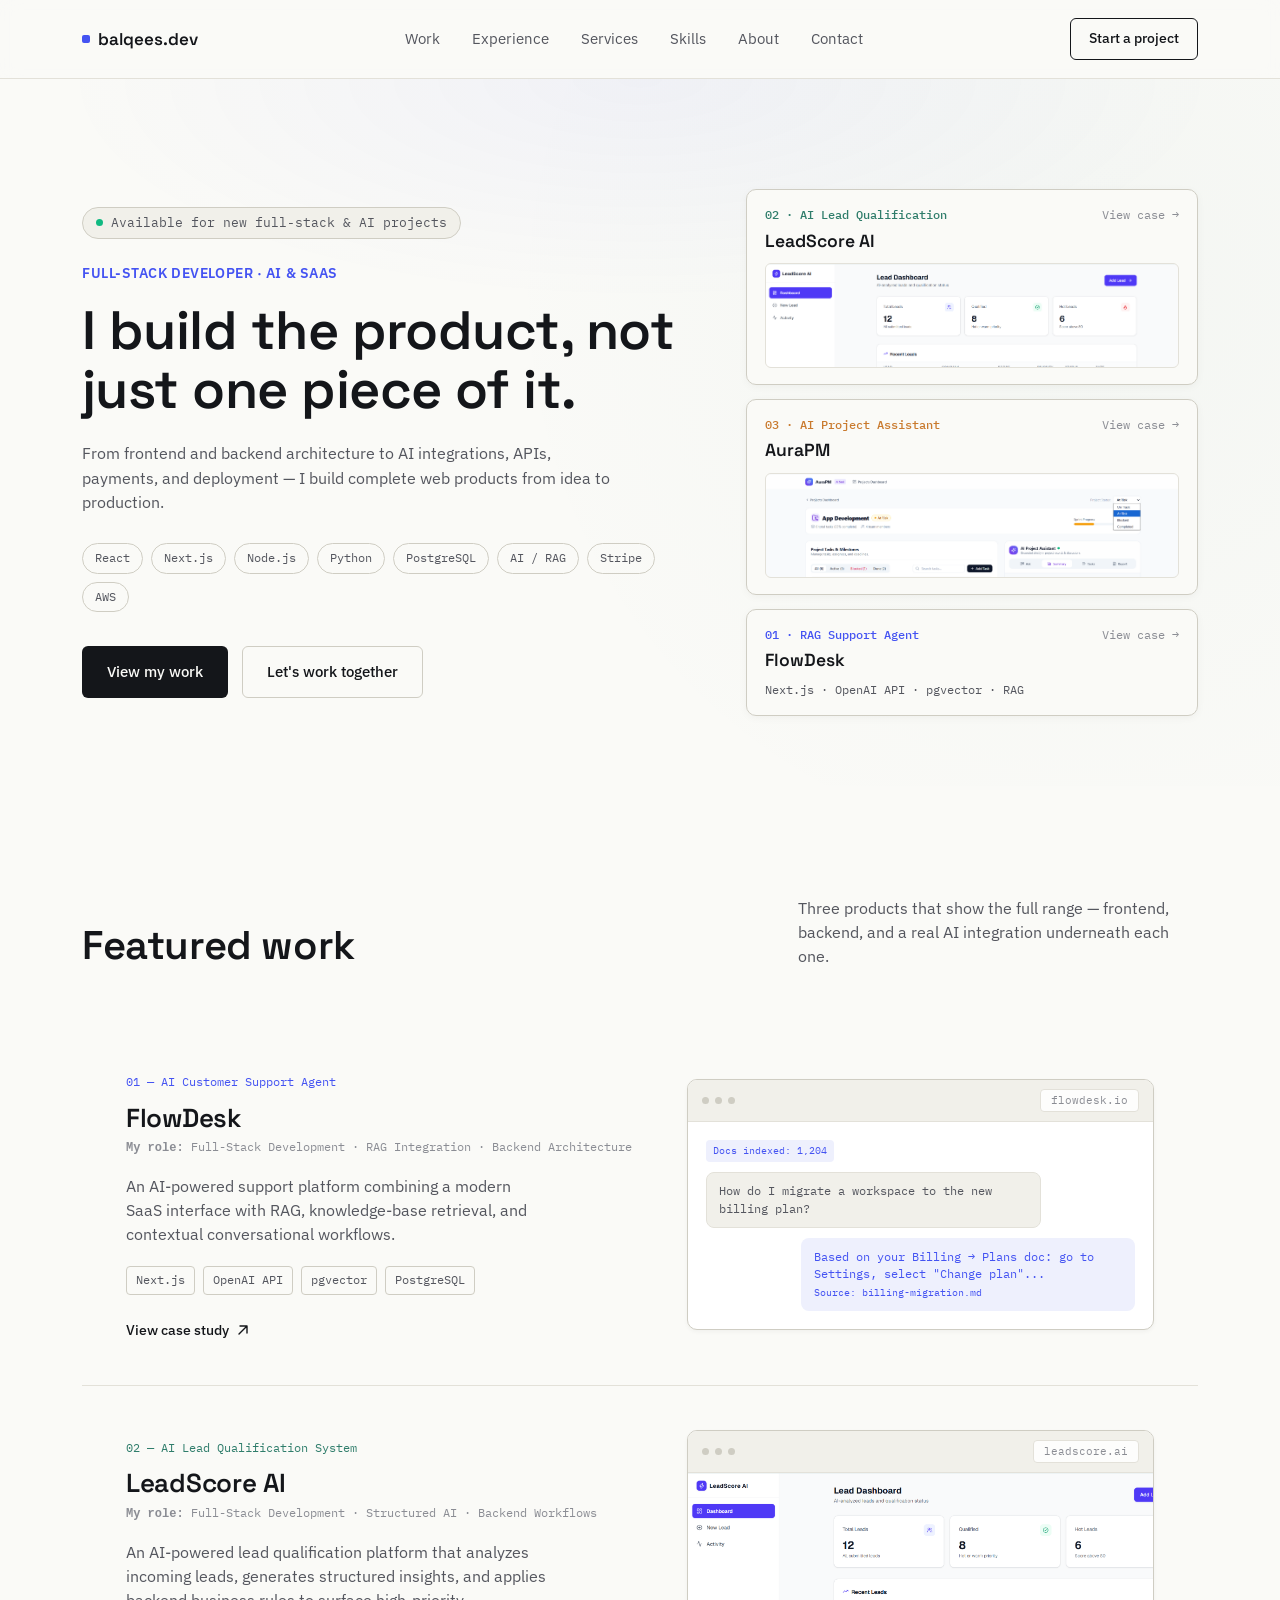
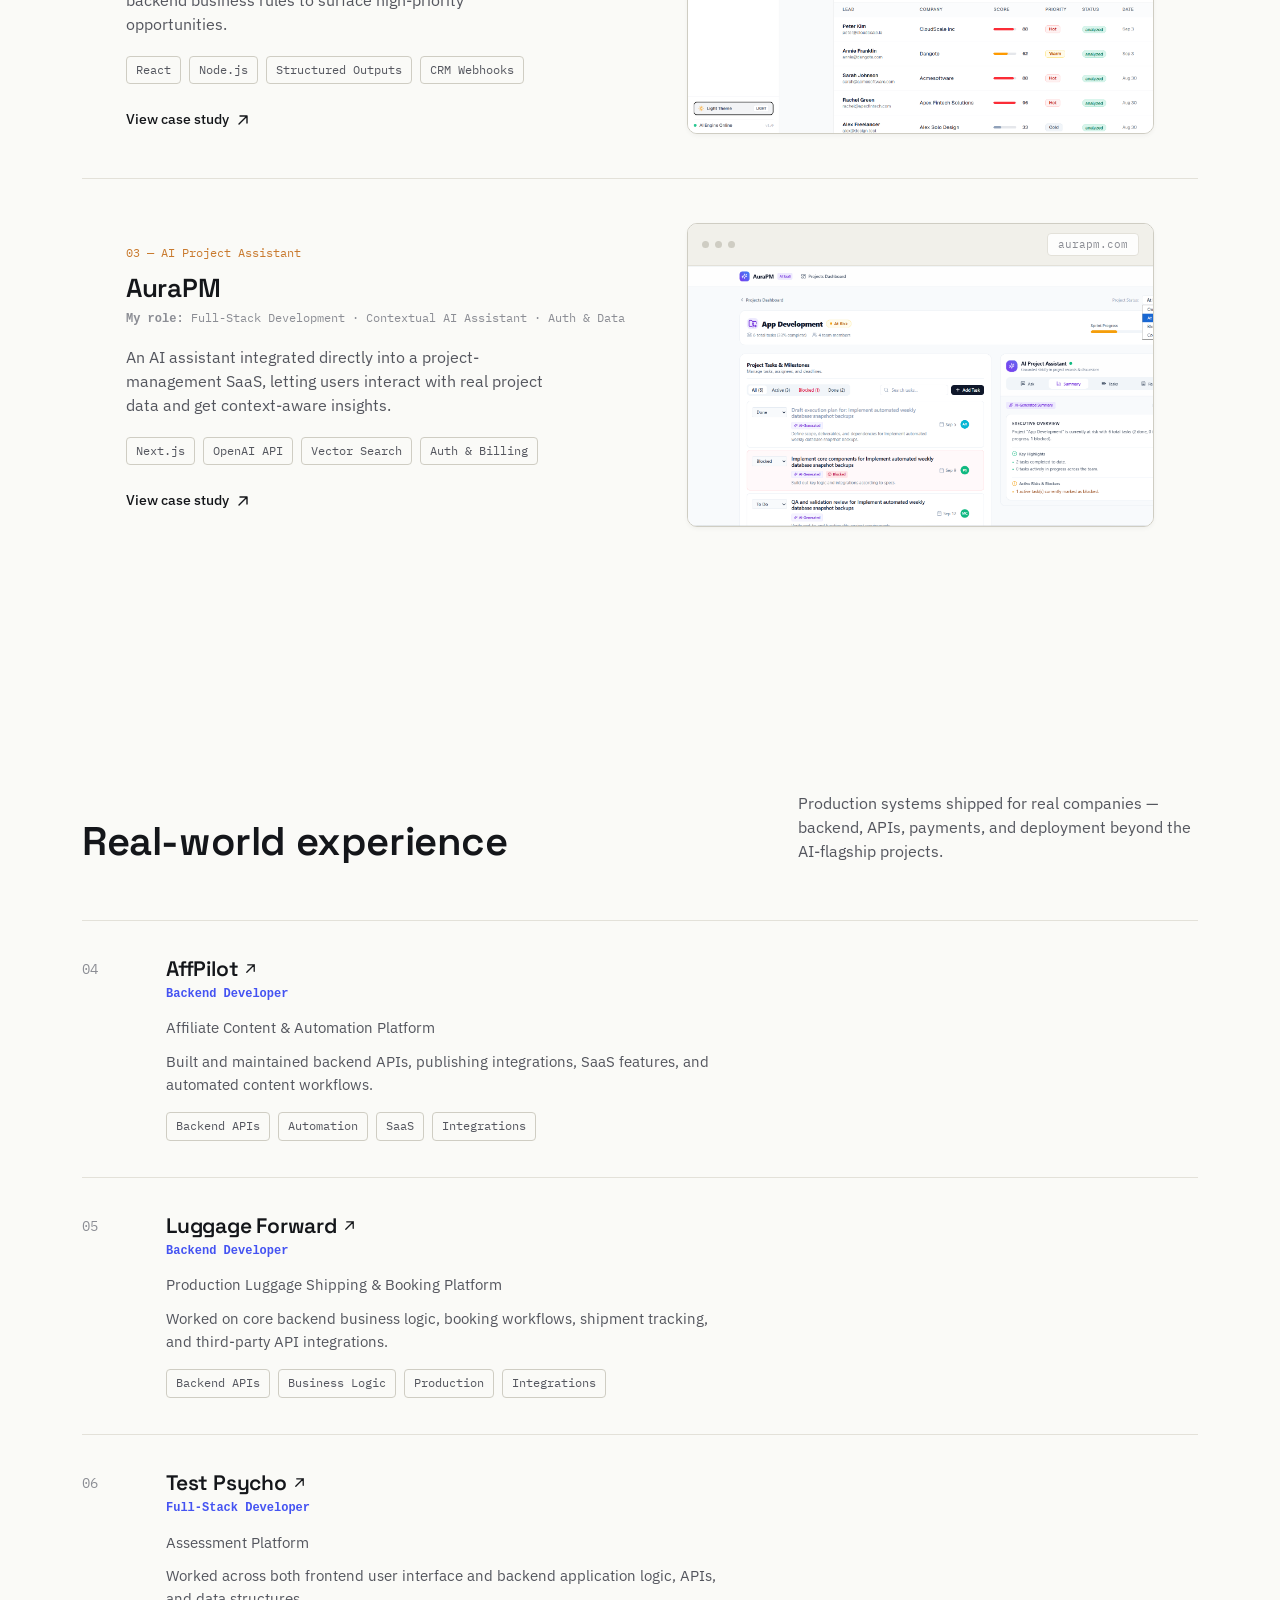
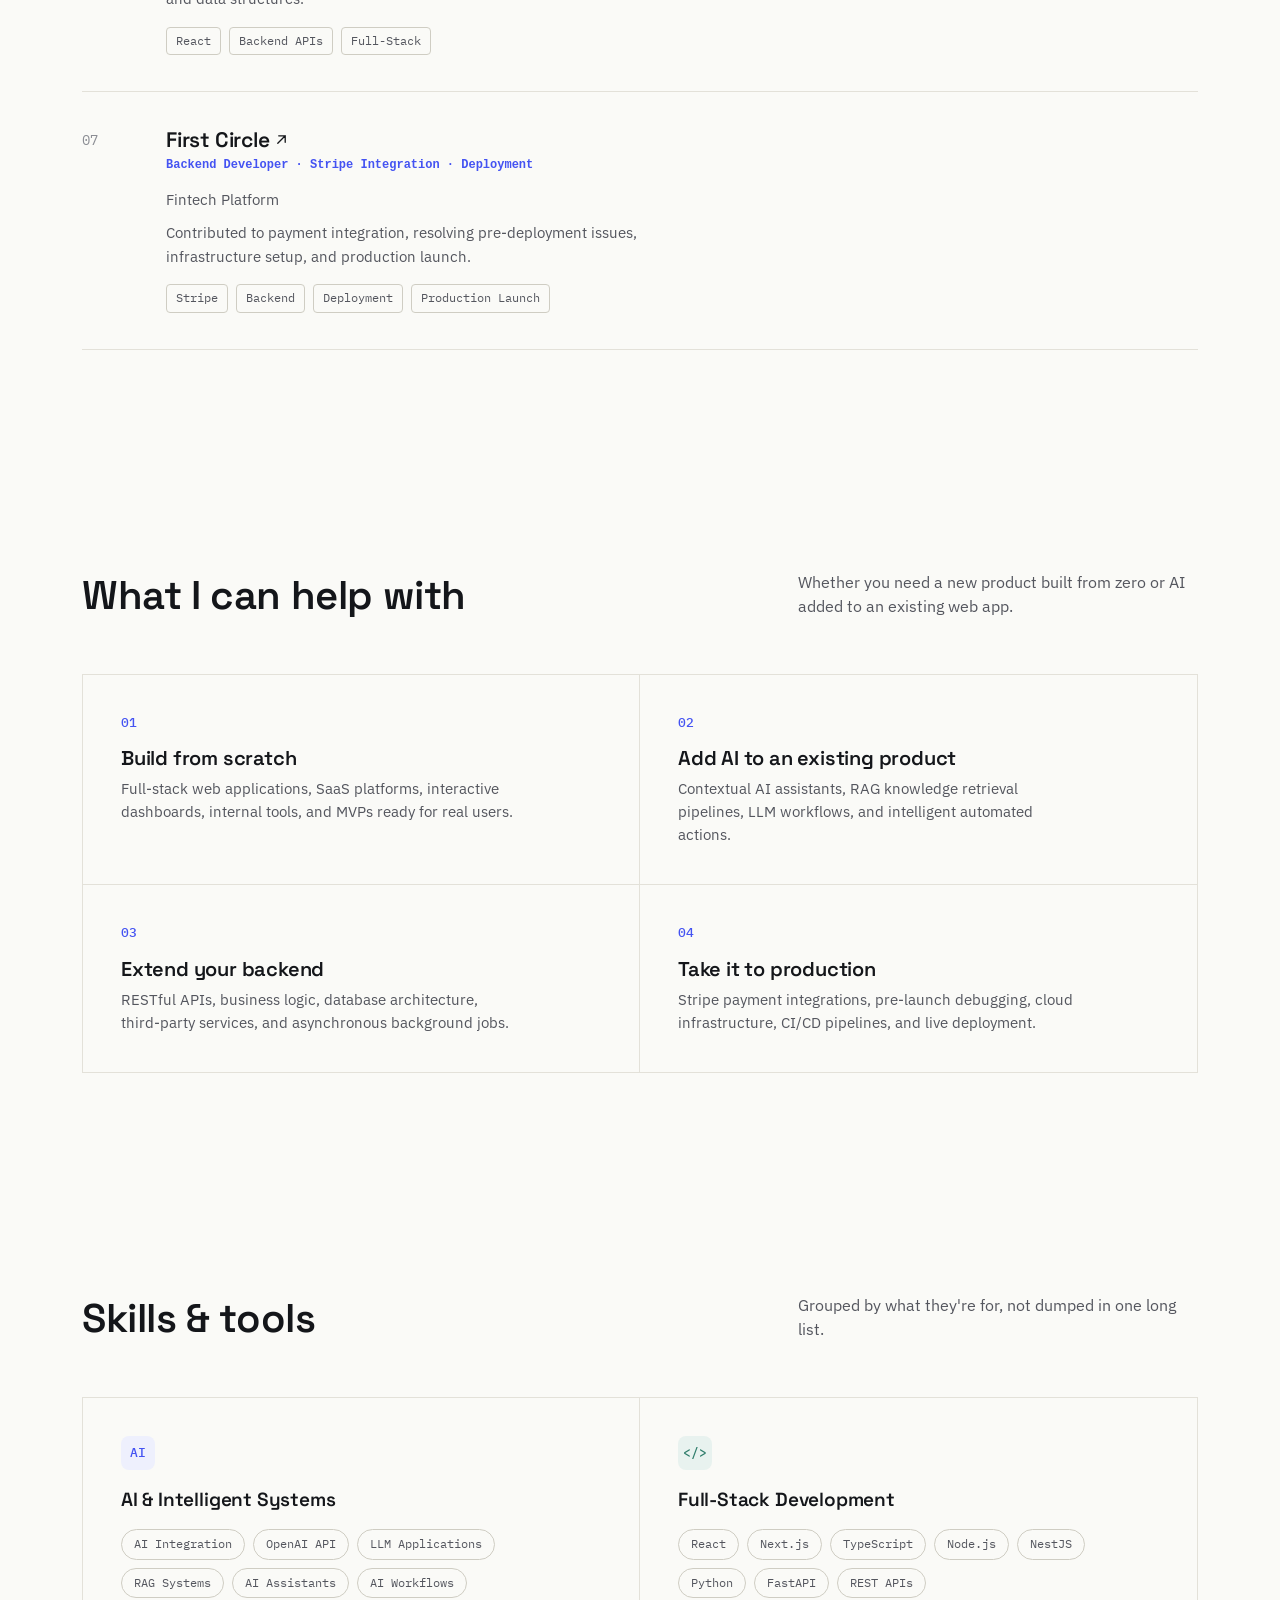
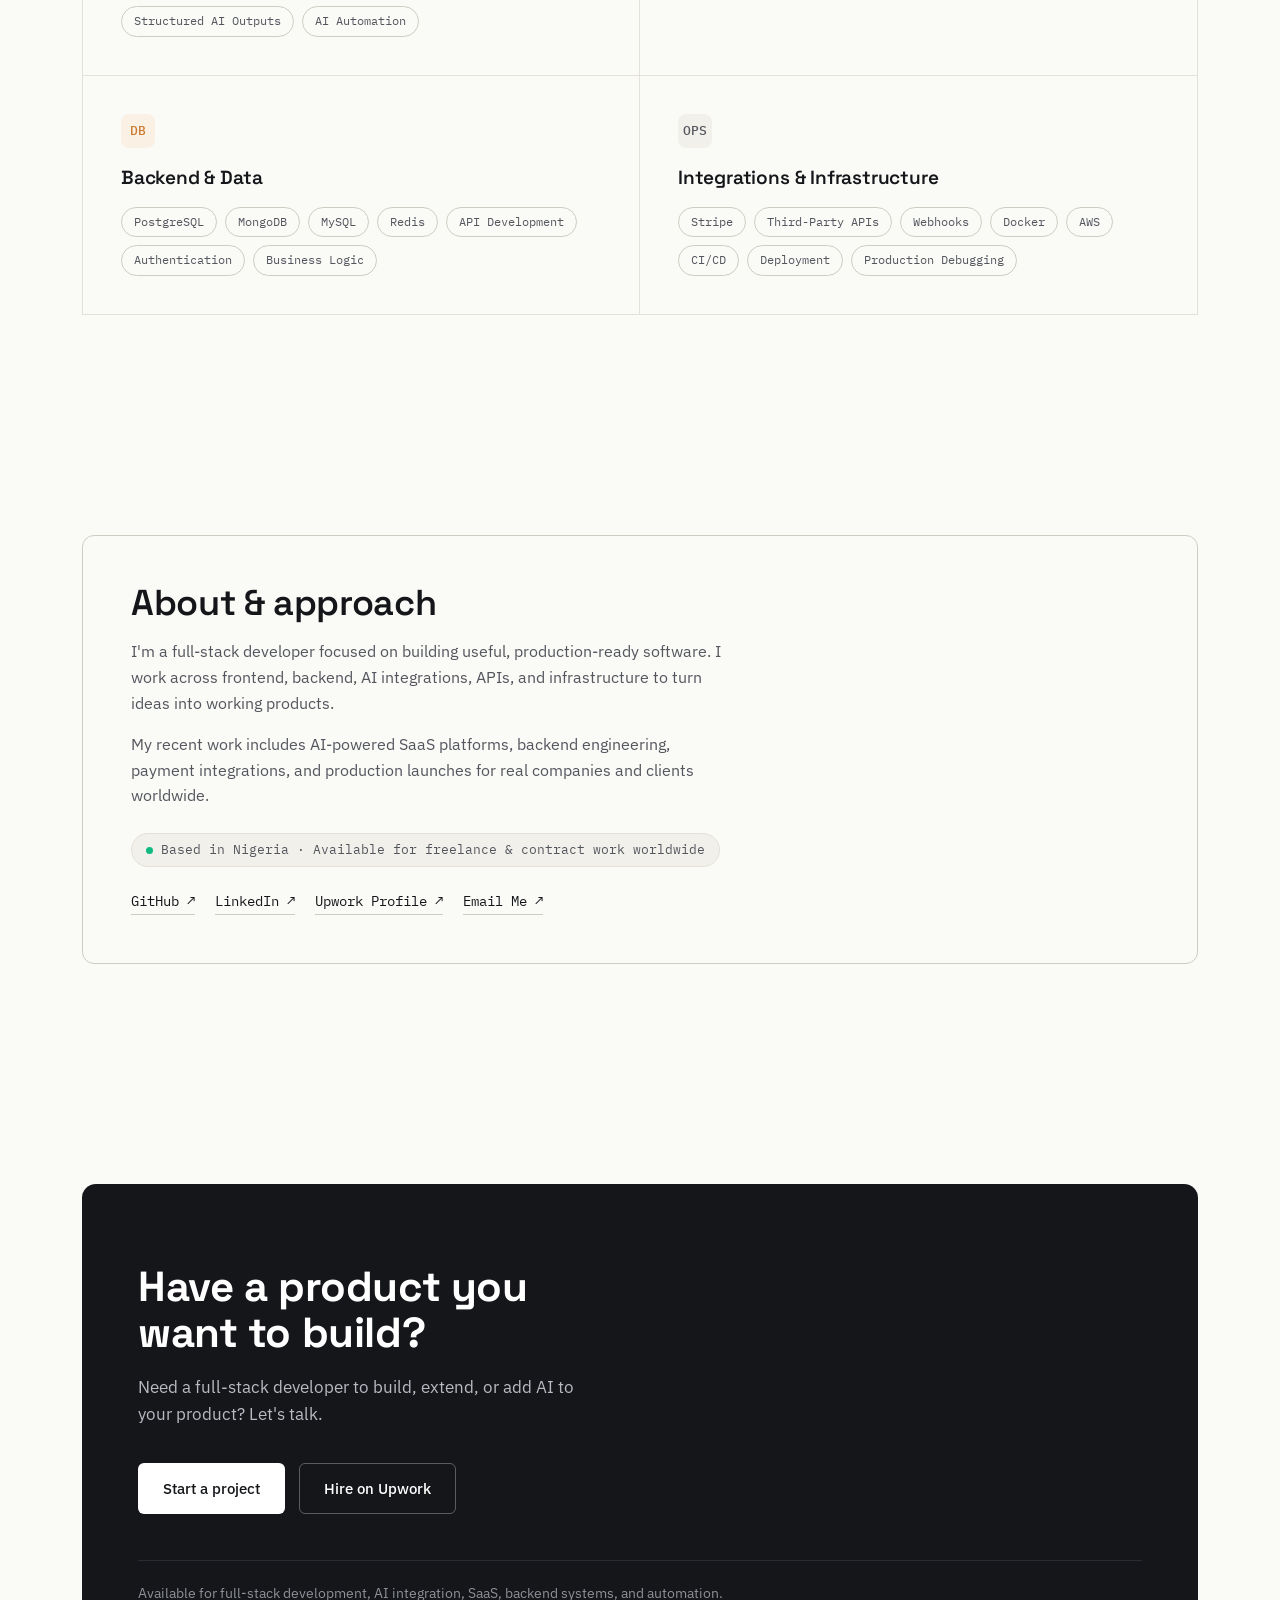
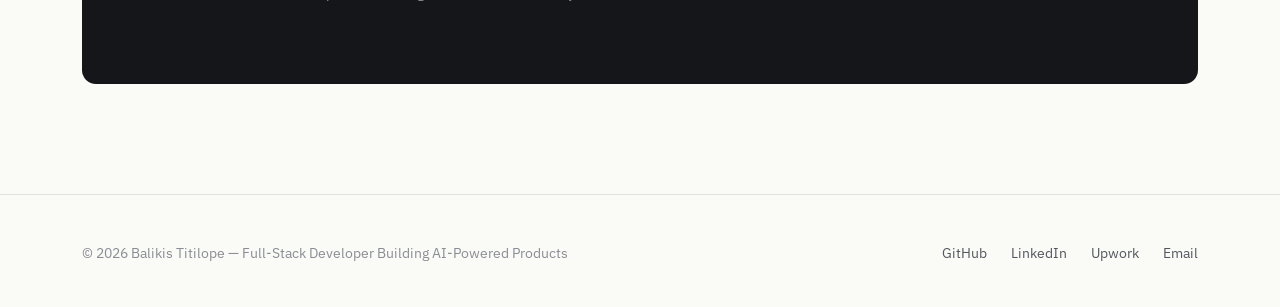
==== commit 752ceae9: "refactor: update positioning, hero headline, and section hierarchy - Update hero headline to "I buil" ====
--- a/index.html
+++ b/index.html
@@ -20,8 +20,9 @@
           <div class="nav-links">
             <a href="#work">Work</a>
             <a href="#experience">Experience</a>
+            <a href="#services">Services</a>
             <a href="#skills">Skills</a>
-            <a href="#process">How I Work</a>
+            <a href="#about">About</a>
             <a href="#contact">Contact</a>
           </div>
           <a href="#contact" class="nav-cta">Start a project</a>
@@ -32,8 +33,9 @@
         <div class="mobile-menu" id="mobileMenu">
           <a href="#work">Work</a>
           <a href="#experience">Experience</a>
+          <a href="#services">Services</a>
           <a href="#skills">Skills</a>
-          <a href="#process">How I Work</a>
+          <a href="#about">About</a>
           <a href="#contact">Contact</a>
         </div>
       </div>
@@ -46,20 +48,15 @@
           <div class="hero-grid">
             <div class="hero-left">
               <div class="availability-badge">
-                <span class="pulse-dot"></span> Available for new full-stack
-                &amp; AI projects
+                <span class="pulse-dot"></span> Available for new full-stack &amp; AI projects
               </div>
               <p class="role">FULL-STACK DEVELOPER · AI &amp; SAAS</p>
               <h1>I build the product, not just one piece of it.</h1>
               <p class="sub">
-                From frontend and backend architecture to AI integrations, APIs,
-                payments, and deployment — I build complete web products that
-                are ready to ship.
+                From frontend and backend architecture to AI integrations, APIs, payments, and deployment — I build complete web products from idea to production.
               </p>
               <div class="stack-tags">
-                <span>React</span><span>Next.js</span><span>Node.js</span
-                ><span>Python</span><span>PostgreSQL</span><span>AI / RAG</span
-                ><span>Stripe</span><span>AWS</span>
+                <span>React</span><span>Next.js</span><span>Node.js</span><span>Python</span><span>PostgreSQL</span><span>AI / RAG</span><span>Stripe</span><span>AWS</span>
               </div>
               <div class="hero-ctas">
                 <a href="#work" class="btn btn-primary">View my work</a>
@@ -76,10 +73,7 @@
                   </div>
                   <div class="hcard-title">LeadScore AI</div>
                   <div class="hcard-mock">
-                    <img
-                      src="assets/AI leadscore .png"
-                      alt="LeadScore AI Preview"
-                    />
+                    <img src="assets/AI leadscore .png" alt="LeadScore AI Preview" />
                   </div>
                 </a>
 
@@ -104,23 +98,6 @@
                 </a>
               </div>
             </div>
-          </div>
-        </div>
-
-        <div class="wrap">
-          <div class="strip">
-            <a href="#flowdesk"
-              ><span class="name">FlowDesk</span
-              ><span>AI support agent</span></a
-            >
-            <a href="#leadscore"
-              ><span class="name">LeadScore AI</span
-              ><span>Lead qualification</span></a
-            >
-            <a href="#aurapm"
-              ><span class="name">AuraPM</span
-              ><span>AI project assistant</span></a
-            >
           </div>
         </div>
       </section>
@@ -151,7 +128,7 @@
                 <span class="tag">01 — AI Customer Support Agent</span>
                 <h3>FlowDesk</h3>
                 <p class="role-mini">
-                  Role: Full-Stack Developer · AI Integration
+                  <strong>My role:</strong> Full-Stack Development · RAG Integration · Backend Architecture
                 </p>
                 <p class="desc">
                   An AI-powered support platform combining a modern SaaS
@@ -209,7 +186,7 @@
                 <span class="tag">02 — AI Lead Qualification System</span>
                 <h3>LeadScore AI</h3>
                 <p class="role-mini">
-                  Role: Full-Stack Developer · AI Integration
+                  <strong>My role:</strong> Full-Stack Development · Structured AI · Backend Workflows
                 </p>
                 <p class="desc">
                   An AI-powered lead qualification platform that analyzes
@@ -257,7 +234,7 @@
                 <span class="tag">03 — AI Project Assistant</span>
                 <h3>AuraPM</h3>
                 <p class="role-mini">
-                  Role: Full-Stack Developer · AI Integration
+                  <strong>My role:</strong> Full-Stack Development · Contextual AI Assistant · Auth &amp; Data
                 </p>
                 <p class="desc">
                   An AI assistant integrated directly into a project-management
@@ -312,36 +289,12 @@
               <span class="exp-num">04</span>
               <div class="exp-content">
                 <h3>
-                  <a
-                    href="https://affpilot.com"
-                    target="_blank"
-                    rel="noopener noreferrer"
-                    class="exp-title-link"
-                    >AffPilot
-                    <svg width="13" height="13" viewBox="0 0 14 14" fill="none">
-                      <path
-                        d="M3 11L11 3M11 3H4M11 3V10"
-                        stroke="currentColor"
-                        stroke-width="1.4"
-                        stroke-linecap="round"
-                        stroke-linejoin="round"
-                      /></svg
-                  ></a>
+                  <a href="https://affpilot.com" target="_blank" rel="noopener noreferrer" class="exp-title-link">AffPilot <svg width="13" height="13" viewBox="0 0 14 14" fill="none"><path d="M3 11L11 3M11 3H4M11 3V10" stroke="currentColor" stroke-width="1.4" stroke-linecap="round" stroke-linejoin="round"/></svg></a>
                 </h3>
-                <p class="exp-sub">
-                  Affiliate Content &amp; Automation Platform
-                </p>
-                <p class="exp-role">Role: Backend Developer</p>
-                <p class="exp-desc">
-                  Built and maintained backend functionality for an
-                  affiliate-focused SaaS platform involving content generation,
-                  publishing integrations, APIs, and automation workflows.
-                </p>
-                <div class="exp-tags">
-                  <span>Backend Engineering</span><span>APIs</span
-                  ><span>SaaS</span><span>Automation</span
-                  ><span>Integrations</span>
-                </div>
+                <p class="exp-role"><strong>Backend Developer</strong></p>
+                <p class="exp-sub">Affiliate Content &amp; Automation Platform</p>
+                <p class="exp-desc">Built and maintained backend APIs, publishing integrations, SaaS features, and automated content workflows.</p>
+                <div class="exp-tags"><span>Backend APIs</span><span>Automation</span><span>SaaS</span><span>Integrations</span></div>
               </div>
             </div>
 
@@ -349,35 +302,12 @@
               <span class="exp-num">05</span>
               <div class="exp-content">
                 <h3>
-                  <a
-                    href="https://luggageforward.com"
-                    target="_blank"
-                    rel="noopener noreferrer"
-                    class="exp-title-link"
-                    >Luggage Forward
-                    <svg width="13" height="13" viewBox="0 0 14 14" fill="none">
-                      <path
-                        d="M3 11L11 3M11 3H4M11 3V10"
-                        stroke="currentColor"
-                        stroke-width="1.4"
-                        stroke-linecap="round"
-                        stroke-linejoin="round"
-                      /></svg
-                  ></a>
+                  <a href="https://luggageforward.com" target="_blank" rel="noopener noreferrer" class="exp-title-link">Luggage Forward <svg width="13" height="13" viewBox="0 0 14 14" fill="none"><path d="M3 11L11 3M11 3H4M11 3V10" stroke="currentColor" stroke-width="1.4" stroke-linecap="round" stroke-linejoin="round"/></svg></a>
                 </h3>
-                <p class="exp-sub">Luggage Shipping &amp; Booking Platform</p>
-                <p class="exp-role">Role: Backend Developer</p>
-                <p class="exp-desc">
-                  Worked on backend systems supporting a production
-                  luggage-shipping platform, including business logic,
-                  booking-related workflows, integrations, and shipment
-                  functionality.
-                </p>
-                <div class="exp-tags">
-                  <span>Backend Engineering</span><span>APIs</span
-                  ><span>Business Logic</span><span>Production Systems</span
-                  ><span>Integrations</span>
-                </div>
+                <p class="exp-role"><strong>Backend Developer</strong></p>
+                <p class="exp-sub">Production Luggage Shipping &amp; Booking Platform</p>
+                <p class="exp-desc">Worked on core backend business logic, booking workflows, shipment tracking, and third-party API integrations.</p>
+                <div class="exp-tags"><span>Backend APIs</span><span>Business Logic</span><span>Production</span><span>Integrations</span></div>
               </div>
             </div>
 
@@ -385,34 +315,12 @@
               <span class="exp-num">06</span>
               <div class="exp-content">
                 <h3>
-                  <a
-                    href="https://test-psycho.com"
-                    target="_blank"
-                    rel="noopener noreferrer"
-                    class="exp-title-link"
-                    >Test Psycho
-                    <svg width="13" height="13" viewBox="0 0 14 14" fill="none">
-                      <path
-                        d="M3 11L11 3M11 3H4M11 3V10"
-                        stroke="currentColor"
-                        stroke-width="1.4"
-                        stroke-linecap="round"
-                        stroke-linejoin="round"
-                      /></svg
-                  ></a>
+                  <a href="https://test-psycho.com" target="_blank" rel="noopener noreferrer" class="exp-title-link">Test Psycho <svg width="13" height="13" viewBox="0 0 14 14" fill="none"><path d="M3 11L11 3M11 3H4M11 3V10" stroke="currentColor" stroke-width="1.4" stroke-linecap="round" stroke-linejoin="round"/></svg></a>
                 </h3>
+                <p class="exp-role"><strong>Full-Stack Developer</strong></p>
                 <p class="exp-sub">Assessment Platform</p>
-                <p class="exp-role">Role: Full-Stack Developer</p>
-                <p class="exp-desc">
-                  Worked across both frontend and backend development,
-                  contributing to the product from the user interface through
-                  the underlying APIs and application logic.
-                </p>
-                <div class="exp-tags">
-                  <span>React</span><span>Frontend Development</span
-                  ><span>Backend Development</span><span>APIs</span
-                  ><span>Full-Stack Engineering</span>
-                </div>
+                <p class="exp-desc">Worked across both frontend user interface and backend application logic, APIs, and data structures.</p>
+                <div class="exp-tags"><span>React</span><span>Backend APIs</span><span>Full-Stack</span></div>
               </div>
             </div>
 
@@ -420,37 +328,47 @@
               <span class="exp-num">07</span>
               <div class="exp-content">
                 <h3>
-                  <a
-                    href="https://firstcirclefund.com/"
-                    target="_blank"
-                    rel="noopener noreferrer"
-                    class="exp-title-link"
-                    >First Circle
-                    <svg width="13" height="13" viewBox="0 0 14 14" fill="none">
-                      <path
-                        d="M3 11L11 3M11 3H4M11 3V10"
-                        stroke="currentColor"
-                        stroke-width="1.4"
-                        stroke-linecap="round"
-                        stroke-linejoin="round"
-                      /></svg
-                  ></a>
+                  <a href="https://firstcirclefund.com/" target="_blank" rel="noopener noreferrer" class="exp-title-link">First Circle <svg width="13" height="13" viewBox="0 0 14 14" fill="none"><path d="M3 11L11 3M11 3H4M11 3V10" stroke="currentColor" stroke-width="1.4" stroke-linecap="round" stroke-linejoin="round"/></svg></a>
                 </h3>
+                <p class="exp-role"><strong>Backend Developer · Stripe Integration · Deployment</strong></p>
                 <p class="exp-sub">Fintech Platform</p>
-                <p class="exp-role">
-                  Role: Backend Developer · Stripe Integration · Deployment
-                </p>
-                <p class="exp-desc">
-                  Worked on backend development and the production launch,
-                  including Stripe integration, resolving pre-deployment issues,
-                  deployment preparation, and getting the application live.
-                </p>
-                <div class="exp-tags">
-                  <span>Backend Engineering</span><span>Stripe</span
-                  ><span>Payment Integration</span><span>Debugging</span
-                  ><span>Deployment</span><span>Production Launch</span>
-                </div>
-              </div>
+                <p class="exp-desc">Contributed to payment integration, resolving pre-deployment issues, infrastructure setup, and production launch.</p>
+                <div class="exp-tags"><span>Stripe</span><span>Backend</span><span>Deployment</span><span>Production Launch</span></div>
+              </div>
+            </div>
+          </div>
+        </div>
+      </section>
+
+      <!-- WHAT I CAN HELP WITH -->
+      <section id="services">
+        <div class="wrap">
+          <div class="section-head">
+            <h2>What I can help with</h2>
+            <p>
+              Whether you need a new product built from zero or AI added to an existing web app.
+            </p>
+          </div>
+          <div class="services-grid">
+            <div class="service-card">
+              <div class="service-num">01</div>
+              <h3>Build from scratch</h3>
+              <p>Full-stack web applications, SaaS platforms, interactive dashboards, internal tools, and MVPs ready for real users.</p>
+            </div>
+            <div class="service-card">
+              <div class="service-num">02</div>
+              <h3>Add AI to an existing product</h3>
+              <p>Contextual AI assistants, RAG knowledge retrieval pipelines, LLM workflows, and intelligent automated actions.</p>
+            </div>
+            <div class="service-card">
+              <div class="service-num">03</div>
+              <h3>Extend your backend</h3>
+              <p>RESTful APIs, business logic, database architecture, third-party services, and asynchronous background jobs.</p>
+            </div>
+            <div class="service-card">
+              <div class="service-num">04</div>
+              <h3>Take it to production</h3>
+              <p>Stripe payment integrations, pre-launch debugging, cloud infrastructure, CI/CD pipelines, and live deployment.</p>
             </div>
           </div>
         </div>
@@ -468,9 +386,8 @@
               <div class="mark">AI</div>
               <h3>AI &amp; Intelligent Systems</h3>
               <div class="tag-pills">
-                <span>AI Integration</span><span>OpenAI API</span
-                ><span>LLM Applications</span> <span>RAG Systems</span
-                ><span>AI Assistants</span><span>AI Workflows</span>
+                <span>AI Integration</span><span>OpenAI API</span><span>LLM Applications</span>
+                <span>RAG Systems</span><span>AI Assistants</span><span>AI Workflows</span>
                 <span>Structured AI Outputs</span><span>AI Automation</span>
               </div>
             </div>
@@ -478,81 +395,53 @@
               <div class="mark">&lt;/&gt;</div>
               <h3>Full-Stack Development</h3>
               <div class="tag-pills">
-                <span>React</span><span>Next.js</span><span>TypeScript</span
-                ><span>Node.js</span> <span>NestJS</span><span>Python</span
-                ><span>FastAPI</span><span>REST APIs</span>
+                <span>React</span><span>Next.js</span><span>TypeScript</span>
+                <span>Node.js</span><span>NestJS</span><span>Python</span>
+                <span>FastAPI</span><span>REST APIs</span>
               </div>
             </div>
             <div class="capability">
               <div class="mark">DB</div>
               <h3>Backend &amp; Data</h3>
               <div class="tag-pills">
-                <span>PostgreSQL</span><span>MongoDB</span><span>MySQL</span
-                ><span>Redis</span> <span>API Development</span
-                ><span>Authentication</span><span>Business Logic</span>
+                <span>PostgreSQL</span><span>MongoDB</span><span>MySQL</span>
+                <span>Redis</span><span>API Development</span><span>Authentication</span>
+                <span>Business Logic</span>
               </div>
             </div>
             <div class="capability">
               <div class="mark">OPS</div>
               <h3>Integrations &amp; Infrastructure</h3>
               <div class="tag-pills">
-                <span>Stripe</span><span>Third-Party APIs</span
-                ><span>Webhooks</span><span>Docker</span> <span>AWS</span
-                ><span>CI/CD</span><span>Deployment</span
-                ><span>Production Debugging</span>
+                <span>Stripe</span><span>Third-Party APIs</span><span>Webhooks</span>
+                <span>Docker</span><span>AWS</span><span>CI/CD</span>
+                <span>Deployment</span><span>Production Debugging</span>
               </div>
             </div>
           </div>
         </div>
       </section>
 
-      <!-- HOW I WORK -->
-      <section id="process">
-        <div class="wrap">
-          <div class="section-head">
-            <h2>How I work</h2>
-            <p>Four steps, every project, no surprises.</p>
-          </div>
-          <div class="process">
-            <div class="step">
-              <div class="num">01</div>
-              <div>
-                <h3>Understand</h3>
-                <p>
-                  Understand the product, the workflow it fits into, and what
-                  the AI or integration actually needs to do — not just what's
-                  technically possible.
-                </p>
-              </div>
-            </div>
-            <div class="step">
-              <div class="num">02</div>
-              <div>
-                <h3>Design</h3>
-                <p>
-                  Plan the architecture: data flow, API contracts, third-party
-                  integrations, and how it all shows up in the user experience.
-                </p>
-              </div>
-            </div>
-            <div class="step">
-              <div class="num">03</div>
-              <div>
-                <h3>Build</h3>
-                <p>
-                  Implement the frontend, backend, AI integration, and business
-                  logic as one working system — not a demo bolted onto an app.
-                </p>
-              </div>
-            </div>
-            <div class="step">
-              <div class="num">04</div>
-              <div>
-                <h3>Ship</h3>
-                <p>
-                  Test against real inputs, deploy, and refine based on how it
-                  actually performs once people are using it.
-                </p>
+      <!-- ABOUT -->
+      <section id="about">
+        <div class="wrap">
+          <div class="about-box">
+            <div class="about-content">
+              <h2>About &amp; approach</h2>
+              <p>
+                I'm a full-stack developer focused on building useful, production-ready software. I work across frontend, backend, AI integrations, APIs, and infrastructure to turn ideas into working products.
+              </p>
+              <p>
+                My recent work includes AI-powered SaaS platforms, backend engineering, payment integrations, and production launches for real companies and clients worldwide.
+              </p>
+              <div class="about-location">
+                <span class="dot" style="width:7px;height:7px;border-radius:50%;background:#10b981;display:inline-block;"></span> Based in Nigeria · Available for freelance &amp; contract work worldwide
+              </div>
+              <div class="about-links">
+                <a href="https://github.com/balikis-titilope" target="_blank" rel="noopener noreferrer">GitHub ↗</a>
+                <a href="https://www.linkedin.com/in/balikis-titilope" target="_blank" rel="noopener noreferrer">LinkedIn ↗</a>
+                <a href="https://www.upwork.com/freelancers/~010ff731b93dbc647c?mp_source=share" target="_blank" rel="noopener noreferrer">Upwork Profile ↗</a>
+                <a href="mailto:balqees.dev@gmail.com">Email Me ↗</a>
               </div>
             </div>
           </div>
@@ -565,8 +454,7 @@
           <div class="cta-section">
             <h2>Have a product you want to build?</h2>
             <p class="lead">
-              From frontend to backend to the AI layer — let's take it from idea
-              to production.
+              Need a full-stack developer to build, extend, or add AI to your product? Let's talk.
             </p>
             <div style="display: flex; gap: 14px; flex-wrap: wrap">
               <a href="mailto:balqees.dev@gmail.com" class="btn btn-primary"
--- a/styles.css
+++ b/styles.css
@@ -857,42 +857,112 @@
   }
 }
 
-/* ---------- HOW I WORK ---------- */
-.process {
-  display: flex;
-  flex-direction: column;
-}
-.step {
+/* ---------- WHAT I CAN HELP WITH ---------- */
+.services-grid {
   display: grid;
-  grid-template-columns: 90px 1fr;
-  gap: 28px;
-  padding: 34px 0;
-  border-top: 1px solid var(--line);
-}
-.process .step:last-child {
+  grid-template-columns: repeat(2, 1fr);
+  border: 1px solid var(--line);
+}
+.service-card {
+  padding: 38px;
+  border-right: 1px solid var(--line);
   border-bottom: 1px solid var(--line);
-}
-.step .num {
-  font-family: "IBM Plex Mono", monospace;
-  font-size: 14px;
-  color: var(--ink-faint);
-  padding-top: 2px;
-}
-.step h3 {
+  transition: background 0.2s ease;
+}
+.service-card:nth-child(2n) {
+  border-right: none;
+}
+.service-card:nth-child(3),
+.service-card:nth-child(4) {
+  border-bottom: none;
+}
+.service-card:hover {
+  background: var(--paper-dim);
+}
+.service-num {
+  font-family: "IBM Plex Mono", monospace;
+  font-size: 13px;
+  color: var(--signal);
+  margin-bottom: 14px;
+  font-weight: 500;
+}
+.service-card h3 {
   font-size: 20px;
   font-weight: 600;
   margin-bottom: 8px;
 }
-.step p {
+.service-card p {
   color: var(--ink-soft);
   font-size: 15px;
-  max-width: 56ch;
-}
-@media (max-width: 600px) {
-  .step {
+  max-width: 44ch;
+}
+@media (max-width: 720px) {
+  .services-grid {
     grid-template-columns: 1fr;
-    gap: 8px;
-  }
+  }
+  .service-card {
+    border-right: none !important;
+  }
+  .service-card:nth-child(3),
+  .service-card:nth-child(4) {
+    border-bottom: 1px solid var(--line);
+  }
+  .service-card:last-child {
+    border-bottom: none;
+  }
+}
+
+/* ---------- ABOUT & APPROACH ---------- */
+.about-box {
+  background: var(--paper);
+  border: 1px solid var(--line-strong);
+  border-radius: 12px;
+  padding: 48px;
+}
+.about-content h2 {
+  font-size: clamp(26px, 3.8vw, 36px);
+  font-weight: 600;
+  margin-bottom: 16px;
+}
+.about-content p {
+  color: var(--ink-soft);
+  font-size: 16px;
+  line-height: 1.6;
+  margin-bottom: 16px;
+  max-width: 60ch;
+}
+.about-location {
+  font-family: "IBM Plex Mono", monospace;
+  font-size: 13px;
+  color: var(--ink-soft);
+  display: inline-flex;
+  align-items: center;
+  gap: 8px;
+  background: var(--paper-dim);
+  border: 1px solid var(--line);
+  padding: 6px 14px;
+  border-radius: 100px;
+  margin-top: 8px;
+  margin-bottom: 24px;
+}
+.about-links {
+  display: flex;
+  gap: 20px;
+  flex-wrap: wrap;
+}
+.about-links a {
+  font-family: "IBM Plex Mono", monospace;
+  font-size: 13.5px;
+  color: var(--ink);
+  border-bottom: 1px solid var(--line-strong);
+  padding-bottom: 2px;
+  transition:
+    color 0.15s ease,
+    border-color 0.15s ease;
+}
+.about-links a:hover {
+  color: var(--signal);
+  border-color: var(--signal);
 }
 
 /* ---------- CTA ---------- */
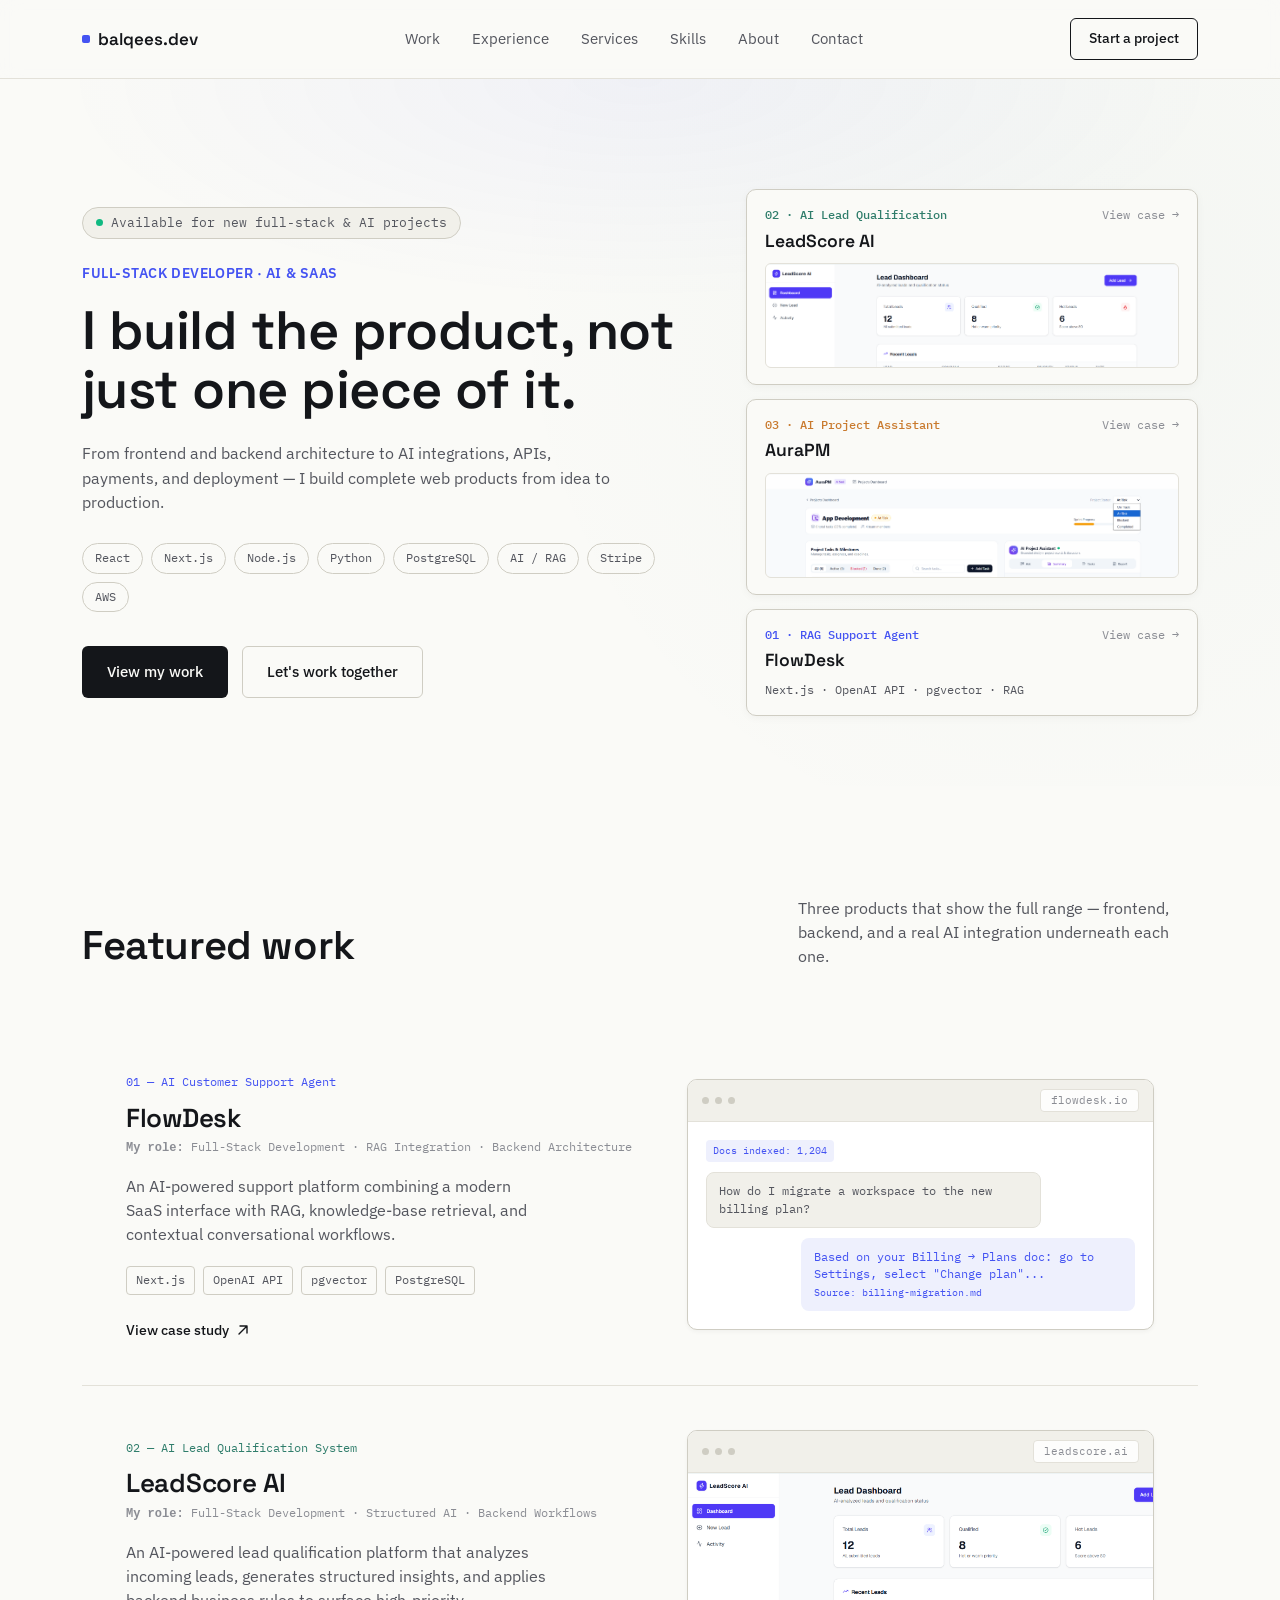
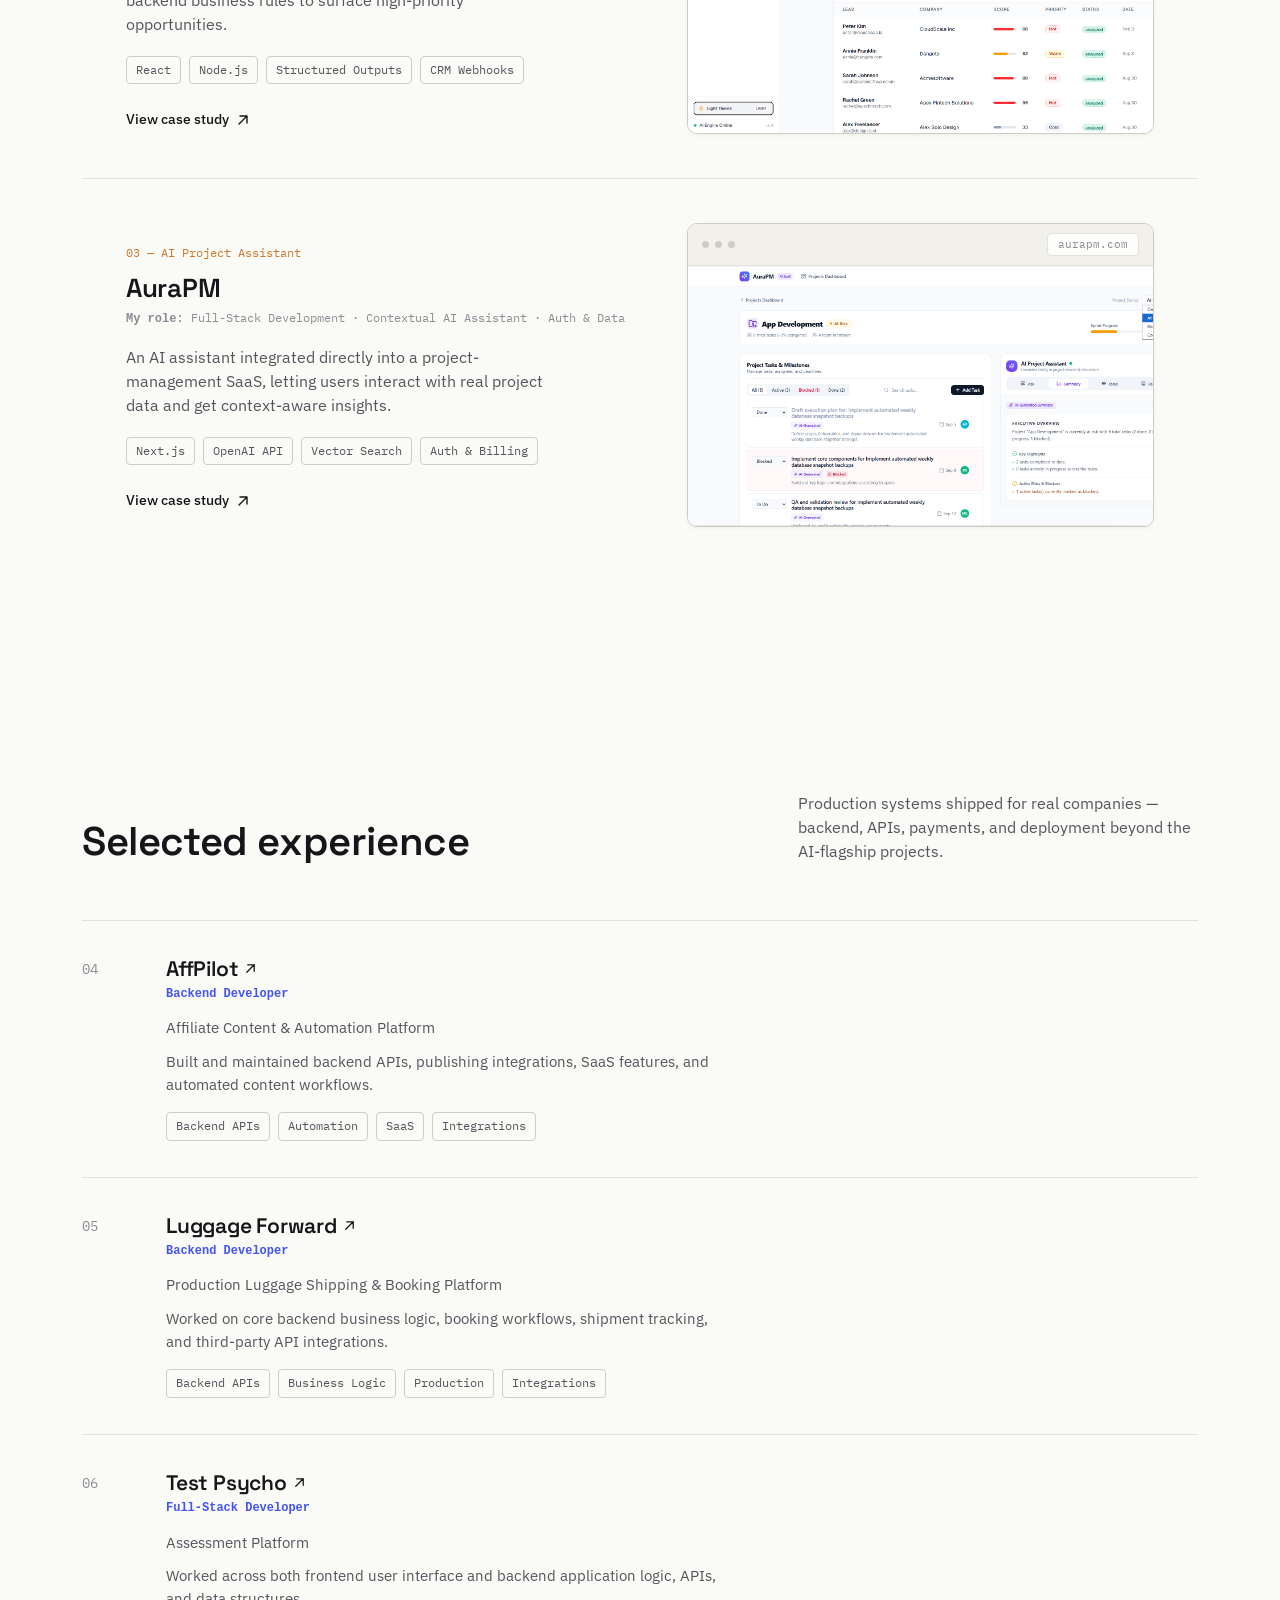
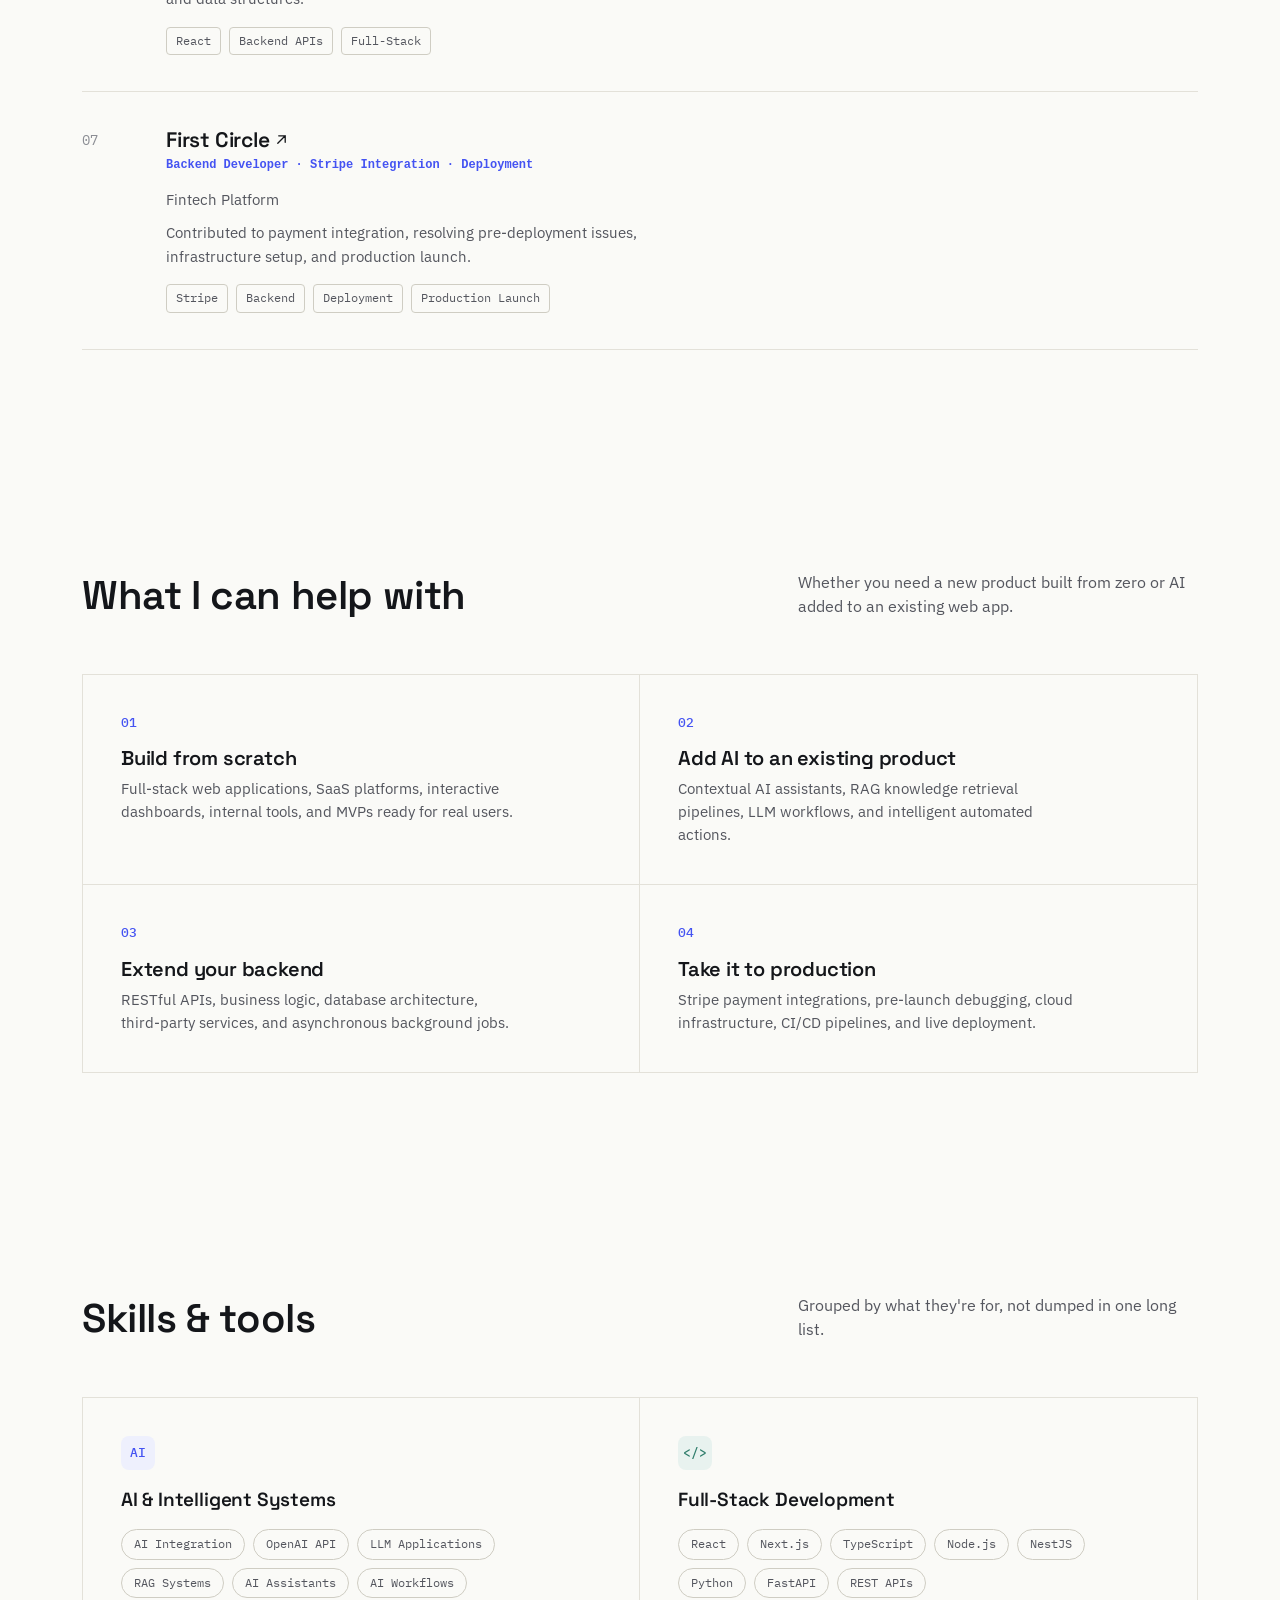
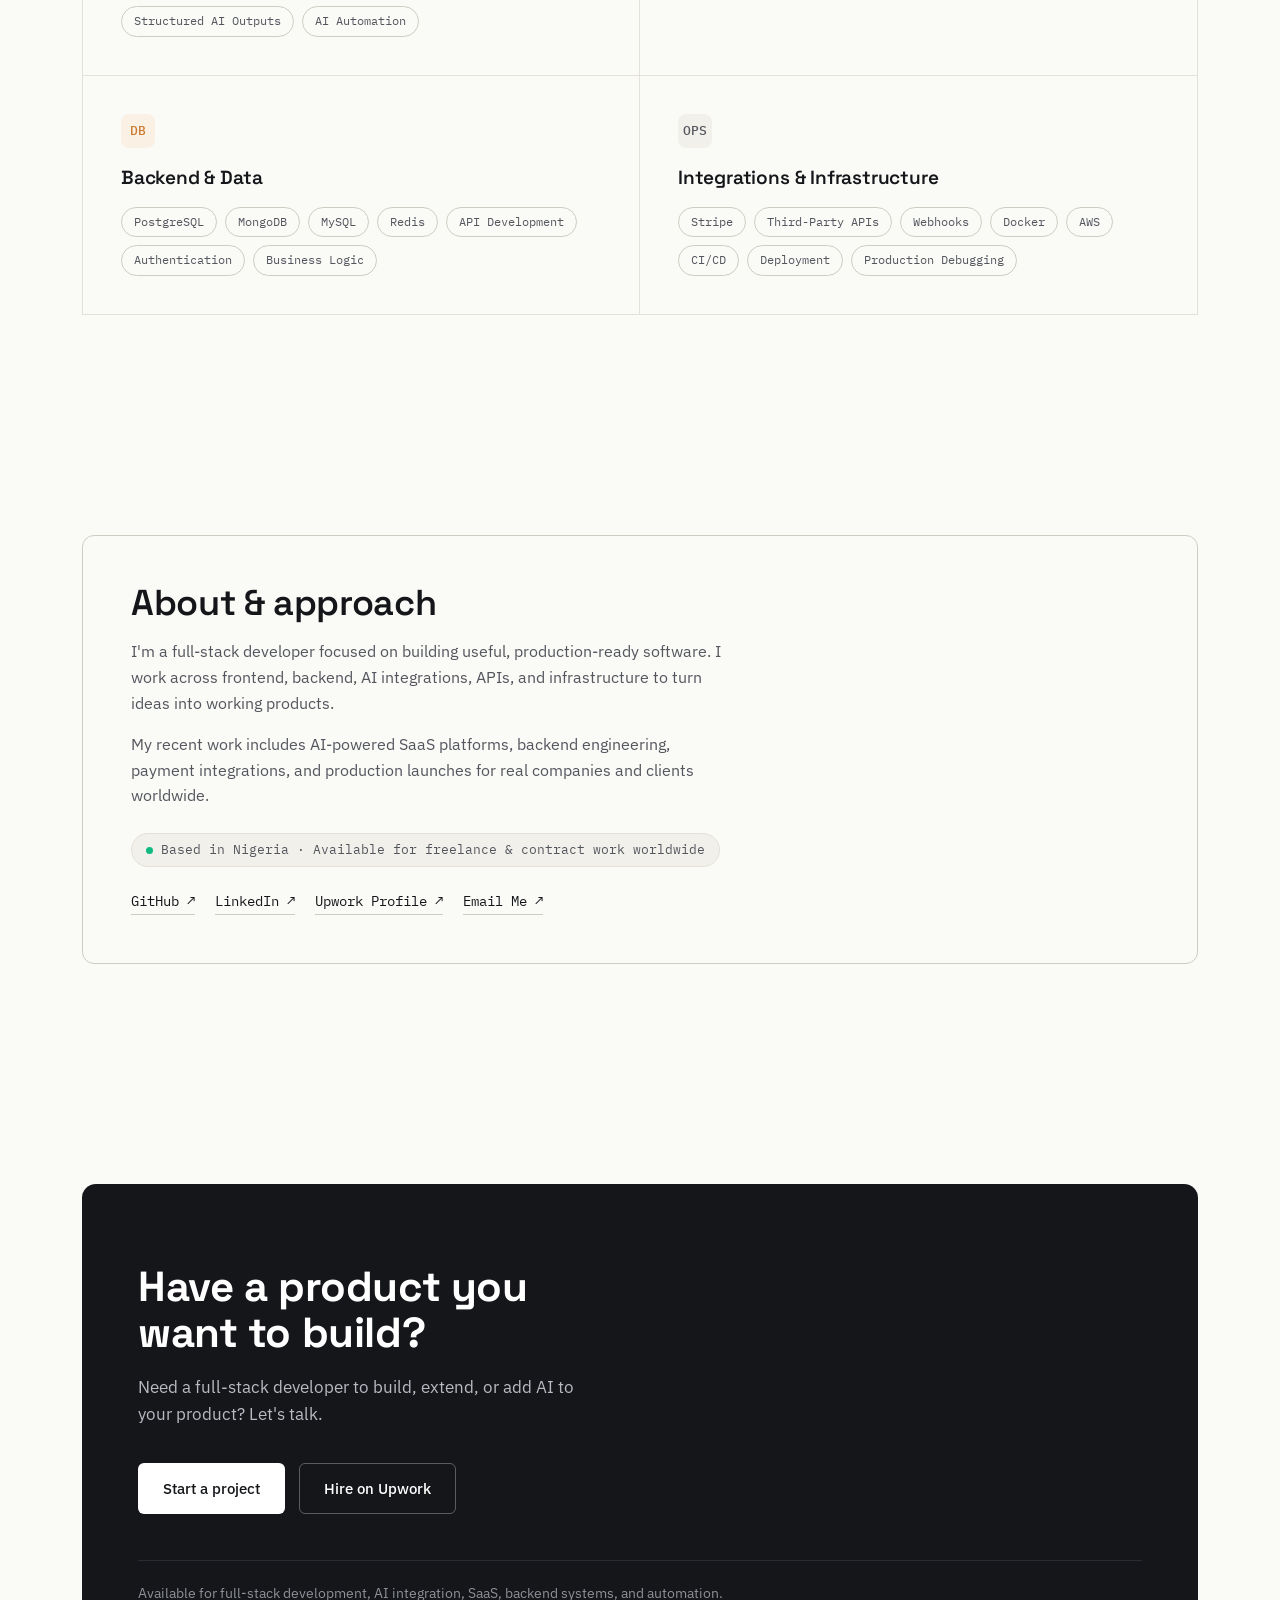
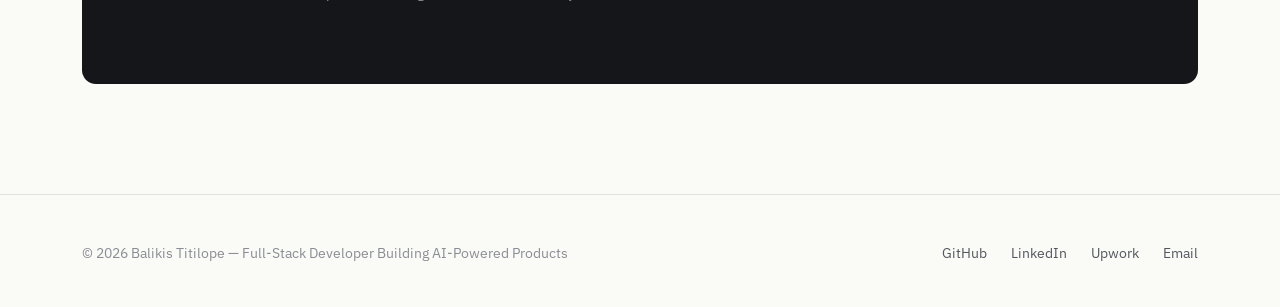
==== commit 5f09c1c7: "chore: update portfolio files" ====
--- a/index.html
+++ b/index.html
@@ -48,15 +48,20 @@
           <div class="hero-grid">
             <div class="hero-left">
               <div class="availability-badge">
-                <span class="pulse-dot"></span> Available for new full-stack &amp; AI projects
+                <span class="pulse-dot"></span> Available for new full-stack
+                &amp; AI projects
               </div>
               <p class="role">FULL-STACK DEVELOPER · AI &amp; SAAS</p>
               <h1>I build the product, not just one piece of it.</h1>
               <p class="sub">
-                From frontend and backend architecture to AI integrations, APIs, payments, and deployment — I build complete web products from idea to production.
+                From frontend and backend architecture to AI integrations, APIs,
+                payments, and deployment — I build complete web products from
+                idea to production.
               </p>
               <div class="stack-tags">
-                <span>React</span><span>Next.js</span><span>Node.js</span><span>Python</span><span>PostgreSQL</span><span>AI / RAG</span><span>Stripe</span><span>AWS</span>
+                <span>React</span><span>Next.js</span><span>Node.js</span
+                ><span>Python</span><span>PostgreSQL</span><span>AI / RAG</span
+                ><span>Stripe</span><span>AWS</span>
               </div>
               <div class="hero-ctas">
                 <a href="#work" class="btn btn-primary">View my work</a>
@@ -73,7 +78,10 @@
                   </div>
                   <div class="hcard-title">LeadScore AI</div>
                   <div class="hcard-mock">
-                    <img src="assets/AI leadscore .png" alt="LeadScore AI Preview" />
+                    <img
+                      src="assets/AI leadscore .png"
+                      alt="LeadScore AI Preview"
+                    />
                   </div>
                 </a>
 
@@ -128,7 +136,8 @@
                 <span class="tag">01 — AI Customer Support Agent</span>
                 <h3>FlowDesk</h3>
                 <p class="role-mini">
-                  <strong>My role:</strong> Full-Stack Development · RAG Integration · Backend Architecture
+                  <strong>My role:</strong> Full-Stack Development · RAG
+                  Integration · Backend Architecture
                 </p>
                 <p class="desc">
                   An AI-powered support platform combining a modern SaaS
@@ -186,7 +195,8 @@
                 <span class="tag">02 — AI Lead Qualification System</span>
                 <h3>LeadScore AI</h3>
                 <p class="role-mini">
-                  <strong>My role:</strong> Full-Stack Development · Structured AI · Backend Workflows
+                  <strong>My role:</strong> Full-Stack Development · Structured
+                  AI · Backend Workflows
                 </p>
                 <p class="desc">
                   An AI-powered lead qualification platform that analyzes
@@ -234,7 +244,8 @@
                 <span class="tag">03 — AI Project Assistant</span>
                 <h3>AuraPM</h3>
                 <p class="role-mini">
-                  <strong>My role:</strong> Full-Stack Development · Contextual AI Assistant · Auth &amp; Data
+                  <strong>My role:</strong> Full-Stack Development · Contextual
+                  AI Assistant · Auth &amp; Data
                 </p>
                 <p class="desc">
                   An AI assistant integrated directly into a project-management
@@ -277,7 +288,7 @@
       <section id="experience">
         <div class="wrap">
           <div class="section-head">
-            <h2>Real-world experience</h2>
+            <h2>Selected experience</h2>
             <p>
               Production systems shipped for real companies — backend, APIs,
               payments, and deployment beyond the AI-flagship projects.
@@ -289,12 +300,34 @@
               <span class="exp-num">04</span>
               <div class="exp-content">
                 <h3>
-                  <a href="https://affpilot.com" target="_blank" rel="noopener noreferrer" class="exp-title-link">AffPilot <svg width="13" height="13" viewBox="0 0 14 14" fill="none"><path d="M3 11L11 3M11 3H4M11 3V10" stroke="currentColor" stroke-width="1.4" stroke-linecap="round" stroke-linejoin="round"/></svg></a>
+                  <a
+                    href="https://affpilot.com"
+                    target="_blank"
+                    rel="noopener noreferrer"
+                    class="exp-title-link"
+                    >AffPilot
+                    <svg width="13" height="13" viewBox="0 0 14 14" fill="none">
+                      <path
+                        d="M3 11L11 3M11 3H4M11 3V10"
+                        stroke="currentColor"
+                        stroke-width="1.4"
+                        stroke-linecap="round"
+                        stroke-linejoin="round"
+                      /></svg
+                  ></a>
                 </h3>
                 <p class="exp-role"><strong>Backend Developer</strong></p>
-                <p class="exp-sub">Affiliate Content &amp; Automation Platform</p>
-                <p class="exp-desc">Built and maintained backend APIs, publishing integrations, SaaS features, and automated content workflows.</p>
-                <div class="exp-tags"><span>Backend APIs</span><span>Automation</span><span>SaaS</span><span>Integrations</span></div>
+                <p class="exp-sub">
+                  Affiliate Content &amp; Automation Platform
+                </p>
+                <p class="exp-desc">
+                  Built and maintained backend APIs, publishing integrations,
+                  SaaS features, and automated content workflows.
+                </p>
+                <div class="exp-tags">
+                  <span>Backend APIs</span><span>Automation</span
+                  ><span>SaaS</span><span>Integrations</span>
+                </div>
               </div>
             </div>
 
@@ -302,12 +335,34 @@
               <span class="exp-num">05</span>
               <div class="exp-content">
                 <h3>
-                  <a href="https://luggageforward.com" target="_blank" rel="noopener noreferrer" class="exp-title-link">Luggage Forward <svg width="13" height="13" viewBox="0 0 14 14" fill="none"><path d="M3 11L11 3M11 3H4M11 3V10" stroke="currentColor" stroke-width="1.4" stroke-linecap="round" stroke-linejoin="round"/></svg></a>
+                  <a
+                    href="https://luggageforward.com"
+                    target="_blank"
+                    rel="noopener noreferrer"
+                    class="exp-title-link"
+                    >Luggage Forward
+                    <svg width="13" height="13" viewBox="0 0 14 14" fill="none">
+                      <path
+                        d="M3 11L11 3M11 3H4M11 3V10"
+                        stroke="currentColor"
+                        stroke-width="1.4"
+                        stroke-linecap="round"
+                        stroke-linejoin="round"
+                      /></svg
+                  ></a>
                 </h3>
                 <p class="exp-role"><strong>Backend Developer</strong></p>
-                <p class="exp-sub">Production Luggage Shipping &amp; Booking Platform</p>
-                <p class="exp-desc">Worked on core backend business logic, booking workflows, shipment tracking, and third-party API integrations.</p>
-                <div class="exp-tags"><span>Backend APIs</span><span>Business Logic</span><span>Production</span><span>Integrations</span></div>
+                <p class="exp-sub">
+                  Production Luggage Shipping &amp; Booking Platform
+                </p>
+                <p class="exp-desc">
+                  Worked on core backend business logic, booking workflows,
+                  shipment tracking, and third-party API integrations.
+                </p>
+                <div class="exp-tags">
+                  <span>Backend APIs</span><span>Business Logic</span
+                  ><span>Production</span><span>Integrations</span>
+                </div>
               </div>
             </div>
 
@@ -315,12 +370,32 @@
               <span class="exp-num">06</span>
               <div class="exp-content">
                 <h3>
-                  <a href="https://test-psycho.com" target="_blank" rel="noopener noreferrer" class="exp-title-link">Test Psycho <svg width="13" height="13" viewBox="0 0 14 14" fill="none"><path d="M3 11L11 3M11 3H4M11 3V10" stroke="currentColor" stroke-width="1.4" stroke-linecap="round" stroke-linejoin="round"/></svg></a>
+                  <a
+                    href="https://test-psycho.com"
+                    target="_blank"
+                    rel="noopener noreferrer"
+                    class="exp-title-link"
+                    >Test Psycho
+                    <svg width="13" height="13" viewBox="0 0 14 14" fill="none">
+                      <path
+                        d="M3 11L11 3M11 3H4M11 3V10"
+                        stroke="currentColor"
+                        stroke-width="1.4"
+                        stroke-linecap="round"
+                        stroke-linejoin="round"
+                      /></svg
+                  ></a>
                 </h3>
                 <p class="exp-role"><strong>Full-Stack Developer</strong></p>
                 <p class="exp-sub">Assessment Platform</p>
-                <p class="exp-desc">Worked across both frontend user interface and backend application logic, APIs, and data structures.</p>
-                <div class="exp-tags"><span>React</span><span>Backend APIs</span><span>Full-Stack</span></div>
+                <p class="exp-desc">
+                  Worked across both frontend user interface and backend
+                  application logic, APIs, and data structures.
+                </p>
+                <div class="exp-tags">
+                  <span>React</span><span>Backend APIs</span
+                  ><span>Full-Stack</span>
+                </div>
               </div>
             </div>
 
@@ -328,12 +403,36 @@
               <span class="exp-num">07</span>
               <div class="exp-content">
                 <h3>
-                  <a href="https://firstcirclefund.com/" target="_blank" rel="noopener noreferrer" class="exp-title-link">First Circle <svg width="13" height="13" viewBox="0 0 14 14" fill="none"><path d="M3 11L11 3M11 3H4M11 3V10" stroke="currentColor" stroke-width="1.4" stroke-linecap="round" stroke-linejoin="round"/></svg></a>
+                  <a
+                    href="https://firstcirclefund.com/"
+                    target="_blank"
+                    rel="noopener noreferrer"
+                    class="exp-title-link"
+                    >First Circle
+                    <svg width="13" height="13" viewBox="0 0 14 14" fill="none">
+                      <path
+                        d="M3 11L11 3M11 3H4M11 3V10"
+                        stroke="currentColor"
+                        stroke-width="1.4"
+                        stroke-linecap="round"
+                        stroke-linejoin="round"
+                      /></svg
+                  ></a>
                 </h3>
-                <p class="exp-role"><strong>Backend Developer · Stripe Integration · Deployment</strong></p>
+                <p class="exp-role">
+                  <strong
+                    >Backend Developer · Stripe Integration · Deployment</strong
+                  >
+                </p>
                 <p class="exp-sub">Fintech Platform</p>
-                <p class="exp-desc">Contributed to payment integration, resolving pre-deployment issues, infrastructure setup, and production launch.</p>
-                <div class="exp-tags"><span>Stripe</span><span>Backend</span><span>Deployment</span><span>Production Launch</span></div>
+                <p class="exp-desc">
+                  Contributed to payment integration, resolving pre-deployment
+                  issues, infrastructure setup, and production launch.
+                </p>
+                <div class="exp-tags">
+                  <span>Stripe</span><span>Backend</span><span>Deployment</span
+                  ><span>Production Launch</span>
+                </div>
               </div>
             </div>
           </div>
@@ -346,29 +445,42 @@
           <div class="section-head">
             <h2>What I can help with</h2>
             <p>
-              Whether you need a new product built from zero or AI added to an existing web app.
+              Whether you need a new product built from zero or AI added to an
+              existing web app.
             </p>
           </div>
           <div class="services-grid">
             <div class="service-card">
               <div class="service-num">01</div>
               <h3>Build from scratch</h3>
-              <p>Full-stack web applications, SaaS platforms, interactive dashboards, internal tools, and MVPs ready for real users.</p>
+              <p>
+                Full-stack web applications, SaaS platforms, interactive
+                dashboards, internal tools, and MVPs ready for real users.
+              </p>
             </div>
             <div class="service-card">
               <div class="service-num">02</div>
               <h3>Add AI to an existing product</h3>
-              <p>Contextual AI assistants, RAG knowledge retrieval pipelines, LLM workflows, and intelligent automated actions.</p>
+              <p>
+                Contextual AI assistants, RAG knowledge retrieval pipelines, LLM
+                workflows, and intelligent automated actions.
+              </p>
             </div>
             <div class="service-card">
               <div class="service-num">03</div>
               <h3>Extend your backend</h3>
-              <p>RESTful APIs, business logic, database architecture, third-party services, and asynchronous background jobs.</p>
+              <p>
+                RESTful APIs, business logic, database architecture, third-party
+                services, and asynchronous background jobs.
+              </p>
             </div>
             <div class="service-card">
               <div class="service-num">04</div>
               <h3>Take it to production</h3>
-              <p>Stripe payment integrations, pre-launch debugging, cloud infrastructure, CI/CD pipelines, and live deployment.</p>
+              <p>
+                Stripe payment integrations, pre-launch debugging, cloud
+                infrastructure, CI/CD pipelines, and live deployment.
+              </p>
             </div>
           </div>
         </div>
@@ -386,8 +498,9 @@
               <div class="mark">AI</div>
               <h3>AI &amp; Intelligent Systems</h3>
               <div class="tag-pills">
-                <span>AI Integration</span><span>OpenAI API</span><span>LLM Applications</span>
-                <span>RAG Systems</span><span>AI Assistants</span><span>AI Workflows</span>
+                <span>AI Integration</span><span>OpenAI API</span
+                ><span>LLM Applications</span> <span>RAG Systems</span
+                ><span>AI Assistants</span><span>AI Workflows</span>
                 <span>Structured AI Outputs</span><span>AI Automation</span>
               </div>
             </div>
@@ -405,7 +518,8 @@
               <h3>Backend &amp; Data</h3>
               <div class="tag-pills">
                 <span>PostgreSQL</span><span>MongoDB</span><span>MySQL</span>
-                <span>Redis</span><span>API Development</span><span>Authentication</span>
+                <span>Redis</span><span>API Development</span
+                ><span>Authentication</span>
                 <span>Business Logic</span>
               </div>
             </div>
@@ -413,9 +527,10 @@
               <div class="mark">OPS</div>
               <h3>Integrations &amp; Infrastructure</h3>
               <div class="tag-pills">
-                <span>Stripe</span><span>Third-Party APIs</span><span>Webhooks</span>
-                <span>Docker</span><span>AWS</span><span>CI/CD</span>
-                <span>Deployment</span><span>Production Debugging</span>
+                <span>Stripe</span><span>Third-Party APIs</span
+                ><span>Webhooks</span> <span>Docker</span><span>AWS</span
+                ><span>CI/CD</span> <span>Deployment</span
+                ><span>Production Debugging</span>
               </div>
             </div>
           </div>
@@ -429,18 +544,49 @@
             <div class="about-content">
               <h2>About &amp; approach</h2>
               <p>
-                I'm a full-stack developer focused on building useful, production-ready software. I work across frontend, backend, AI integrations, APIs, and infrastructure to turn ideas into working products.
+                I'm a full-stack developer focused on building useful,
+                production-ready software. I work across frontend, backend, AI
+                integrations, APIs, and infrastructure to turn ideas into
+                working products.
               </p>
               <p>
-                My recent work includes AI-powered SaaS platforms, backend engineering, payment integrations, and production launches for real companies and clients worldwide.
+                My recent work includes AI-powered SaaS platforms, backend
+                engineering, payment integrations, and production launches for
+                real companies and clients worldwide.
               </p>
               <div class="about-location">
-                <span class="dot" style="width:7px;height:7px;border-radius:50%;background:#10b981;display:inline-block;"></span> Based in Nigeria · Available for freelance &amp; contract work worldwide
+                <span
+                  class="dot"
+                  style="
+                    width: 7px;
+                    height: 7px;
+                    border-radius: 50%;
+                    background: #10b981;
+                    display: inline-block;
+                  "
+                ></span>
+                Based in Nigeria · Available for freelance &amp; contract work
+                worldwide
               </div>
               <div class="about-links">
-                <a href="https://github.com/balikis-titilope" target="_blank" rel="noopener noreferrer">GitHub ↗</a>
-                <a href="https://www.linkedin.com/in/balikis-titilope" target="_blank" rel="noopener noreferrer">LinkedIn ↗</a>
-                <a href="https://www.upwork.com/freelancers/~010ff731b93dbc647c?mp_source=share" target="_blank" rel="noopener noreferrer">Upwork Profile ↗</a>
+                <a
+                  href="https://github.com/balikis-titilope"
+                  target="_blank"
+                  rel="noopener noreferrer"
+                  >GitHub ↗</a
+                >
+                <a
+                  href="https://www.linkedin.com/in/balikis-titilope"
+                  target="_blank"
+                  rel="noopener noreferrer"
+                  >LinkedIn ↗</a
+                >
+                <a
+                  href="https://www.upwork.com/freelancers/~010ff731b93dbc647c?mp_source=share"
+                  target="_blank"
+                  rel="noopener noreferrer"
+                  >Upwork Profile ↗</a
+                >
                 <a href="mailto:balqees.dev@gmail.com">Email Me ↗</a>
               </div>
             </div>
@@ -454,7 +600,8 @@
           <div class="cta-section">
             <h2>Have a product you want to build?</h2>
             <p class="lead">
-              Need a full-stack developer to build, extend, or add AI to your product? Let's talk.
+              Need a full-stack developer to build, extend, or add AI to your
+              product? Let's talk.
             </p>
             <div style="display: flex; gap: 14px; flex-wrap: wrap">
               <a href="mailto:balqees.dev@gmail.com" class="btn btn-primary"
